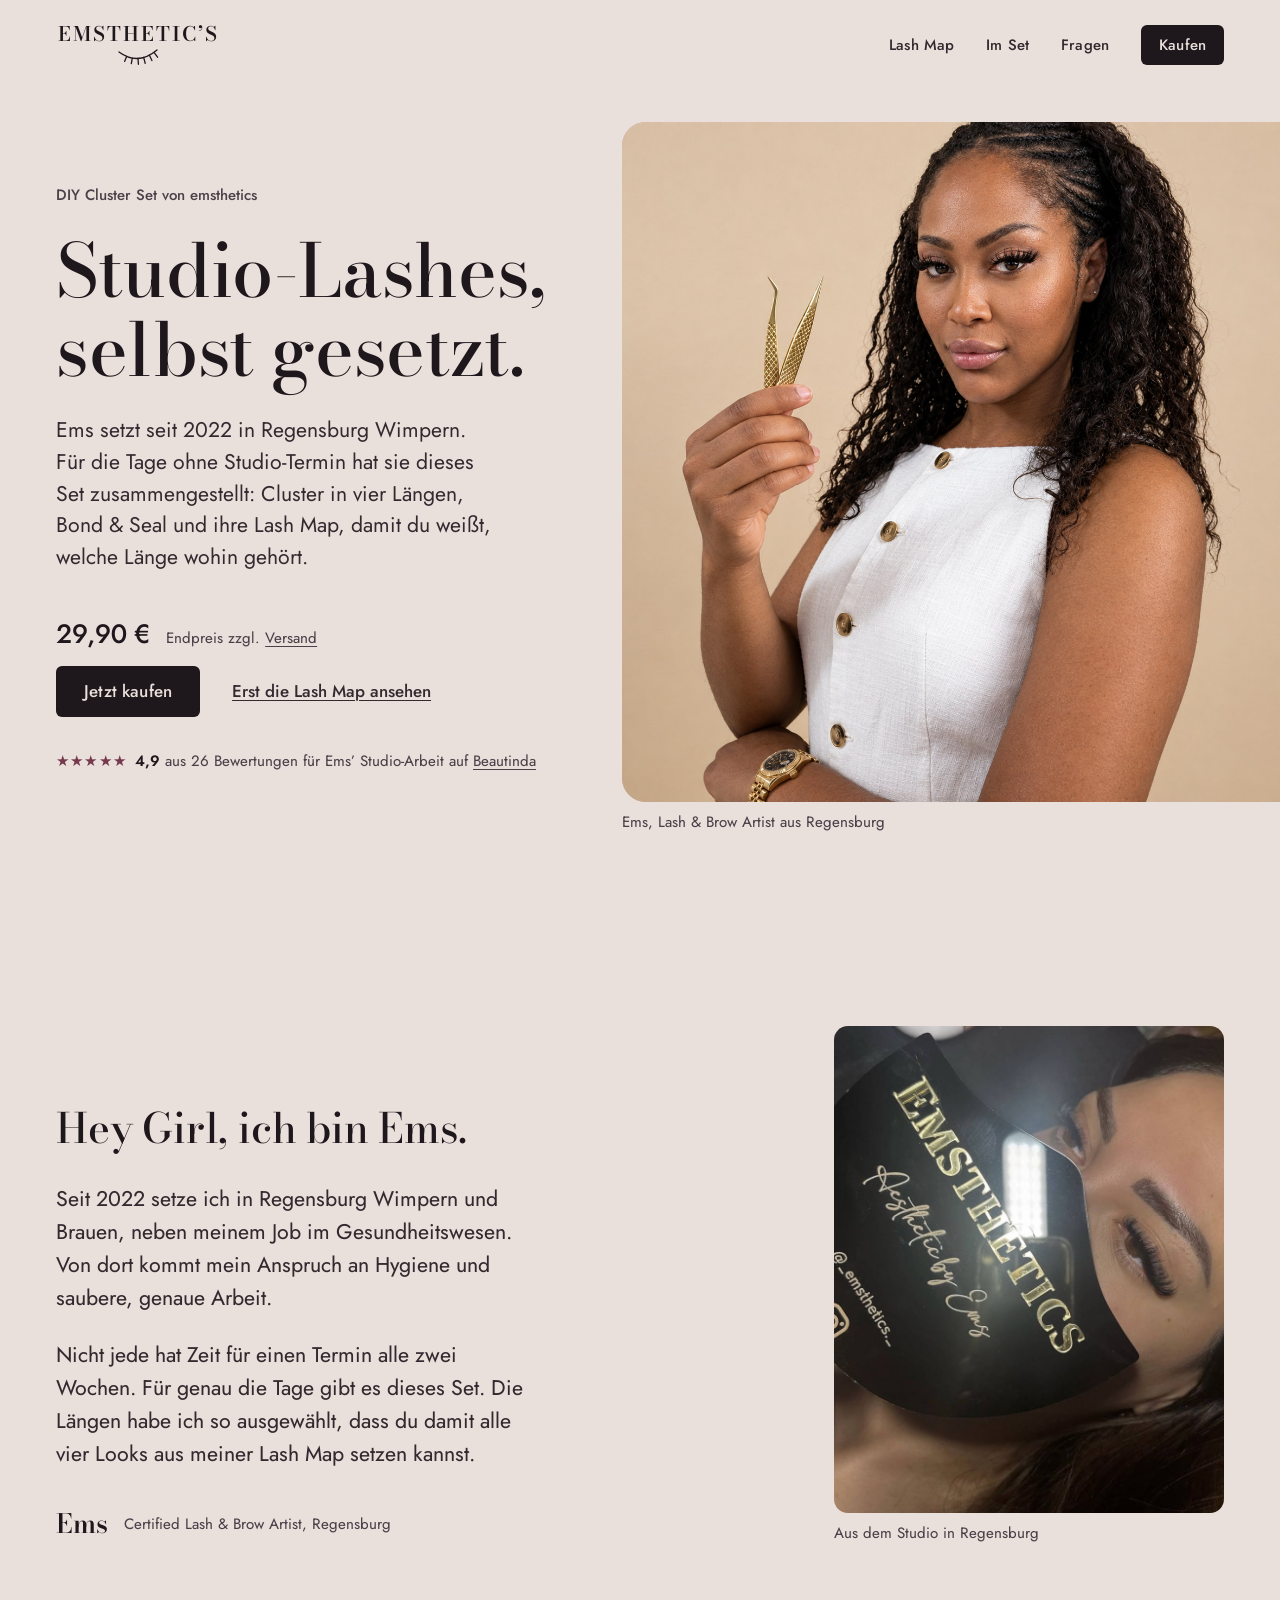
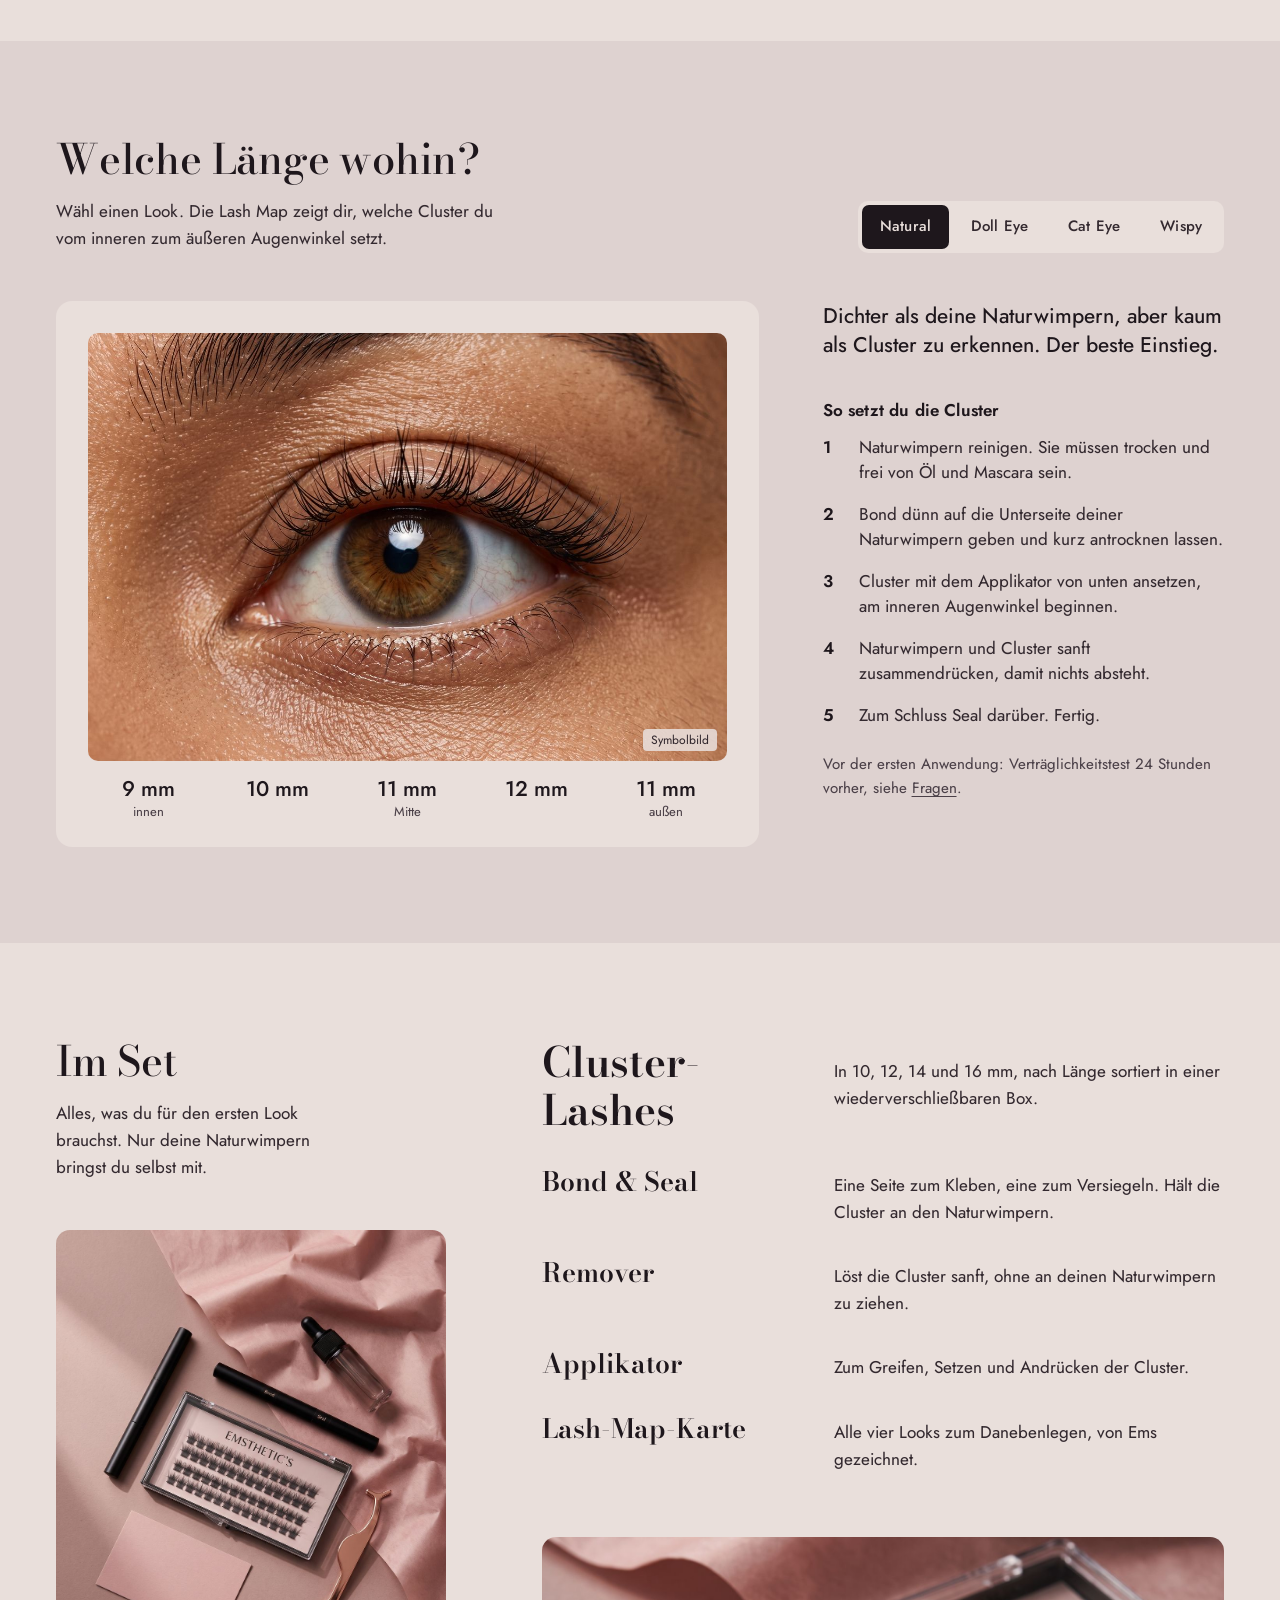
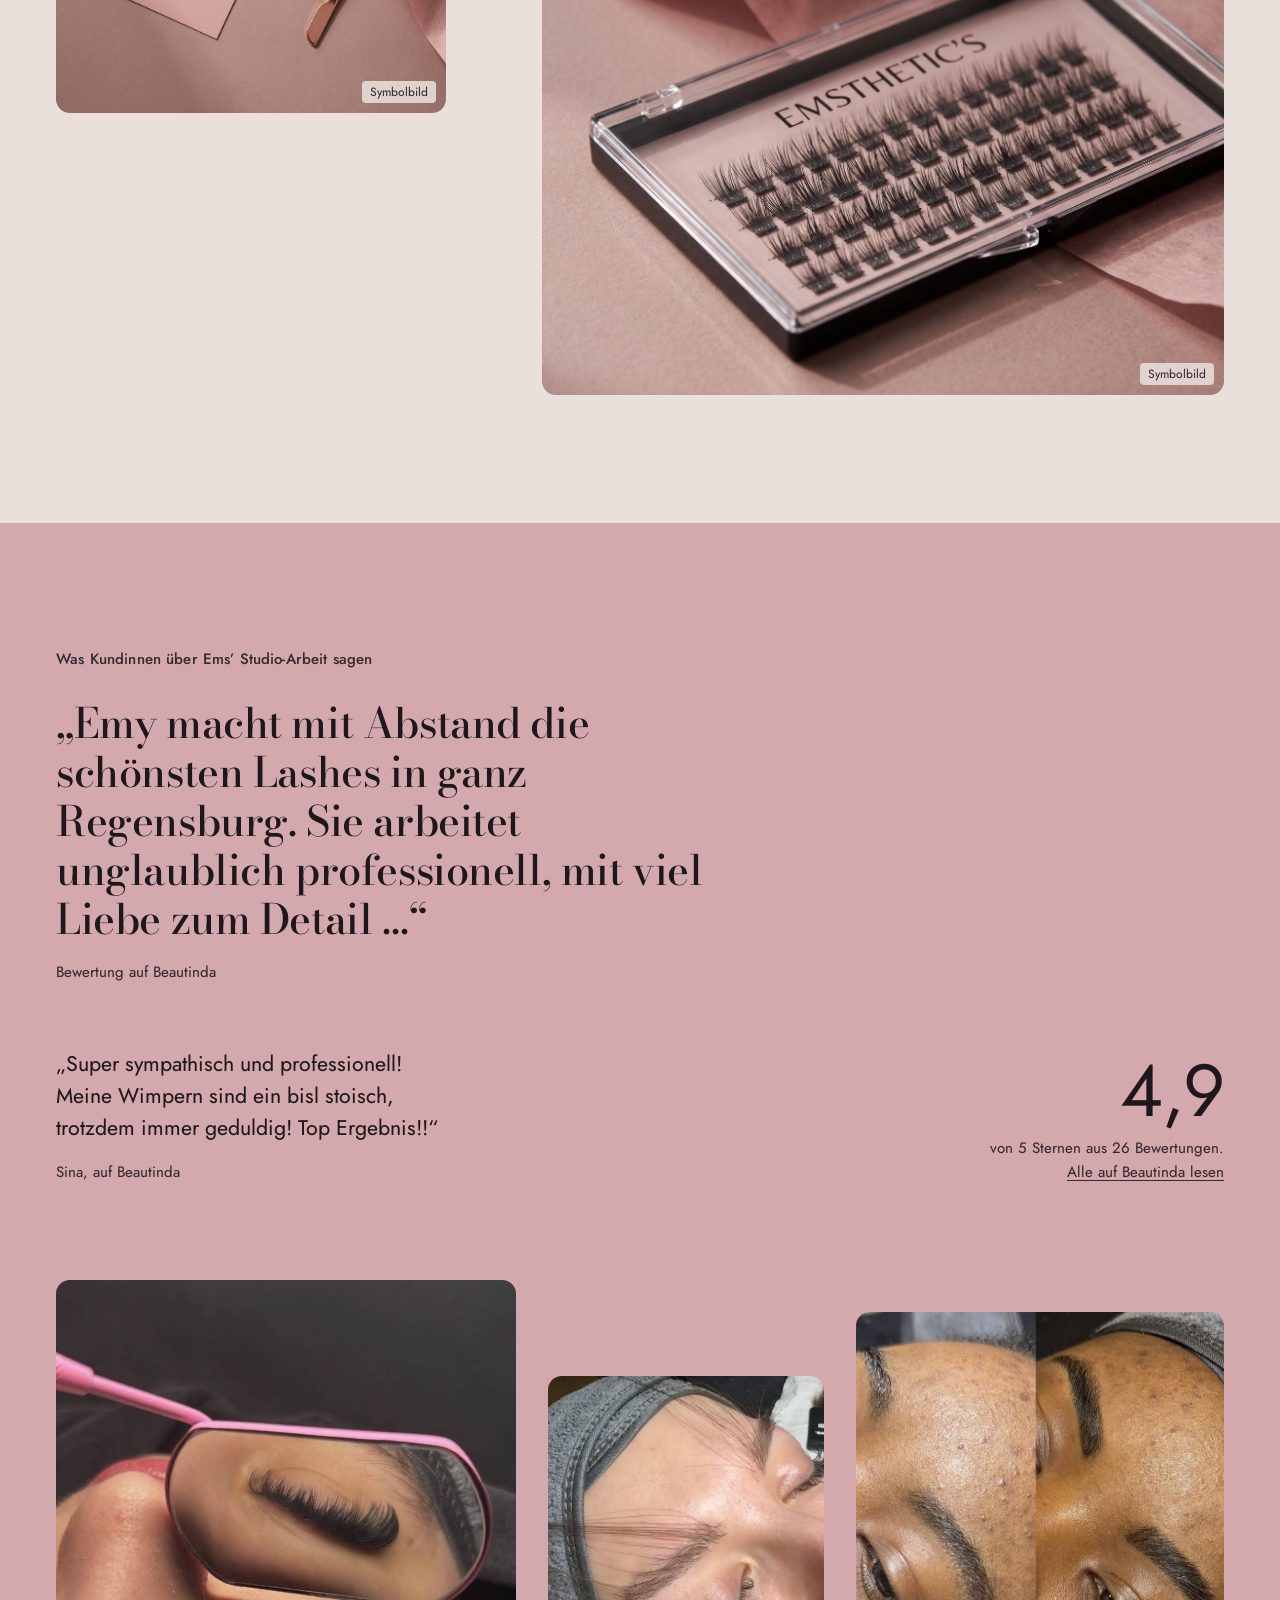
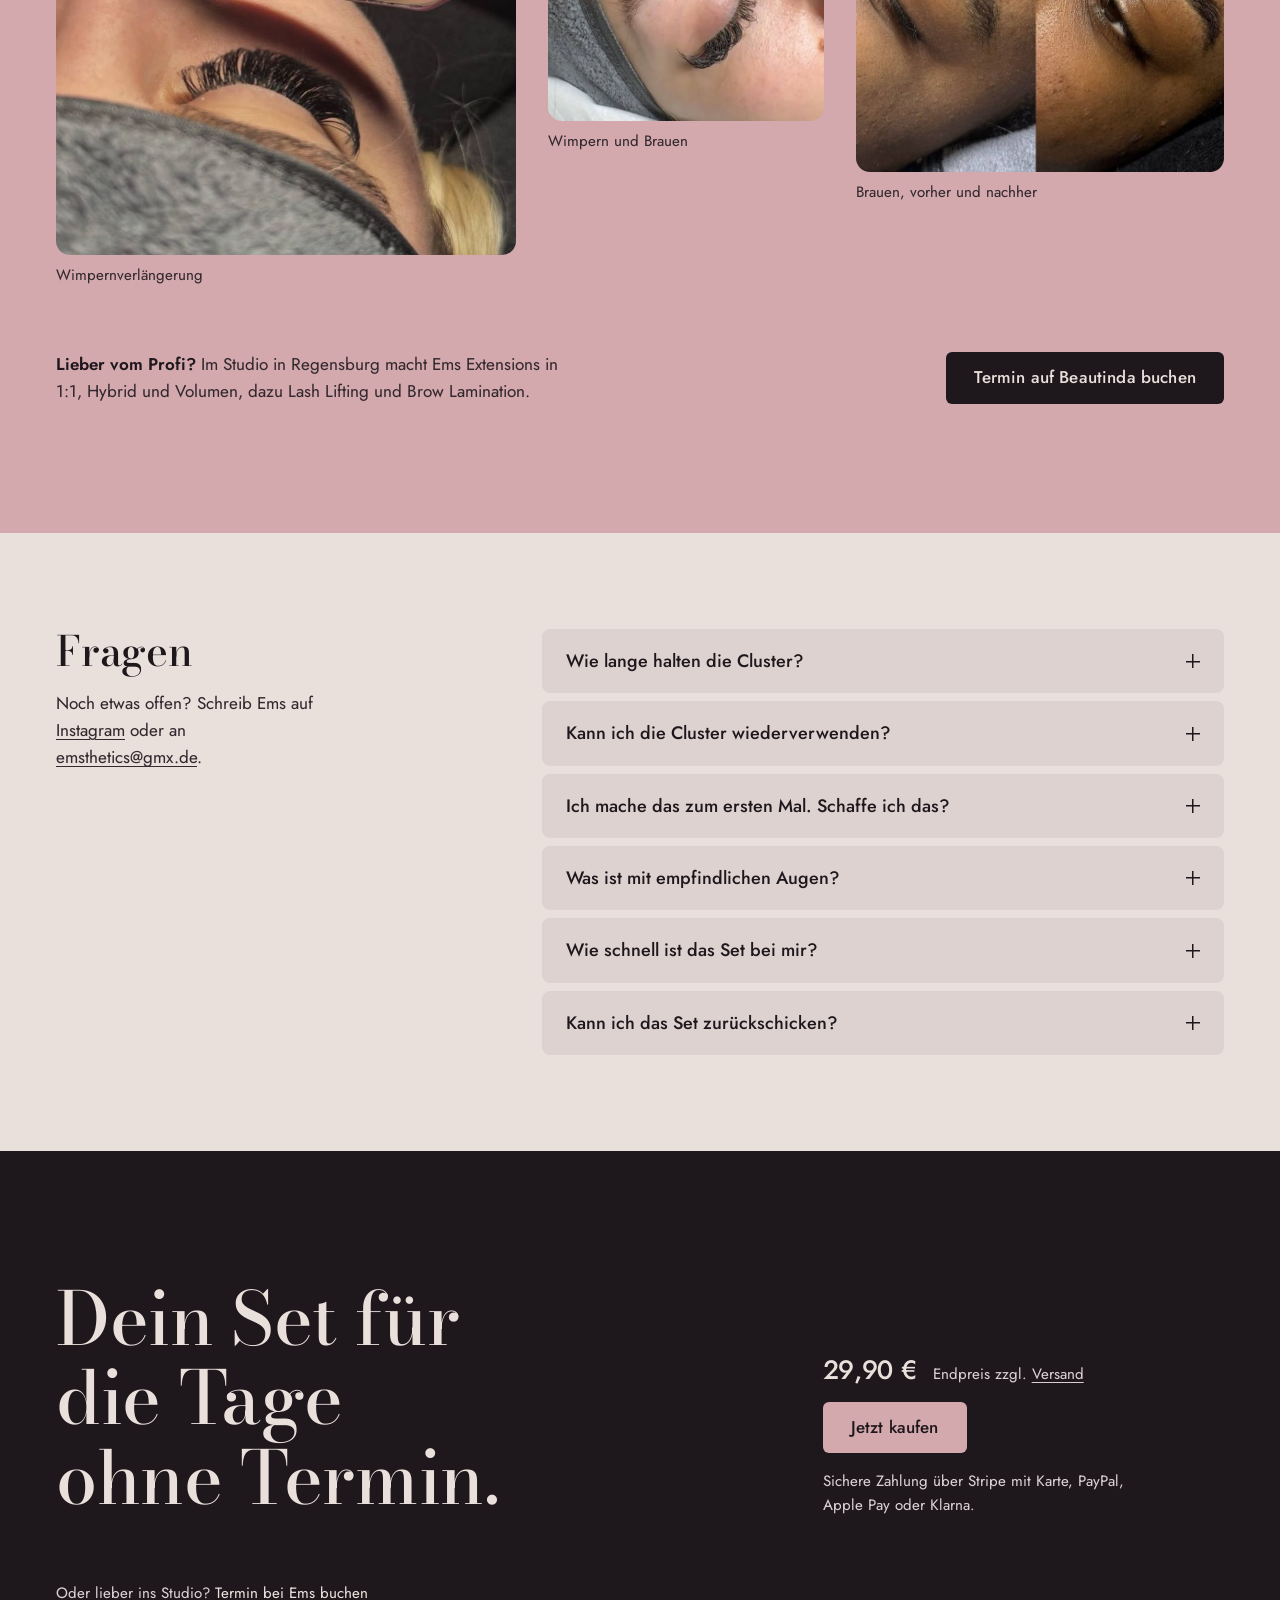
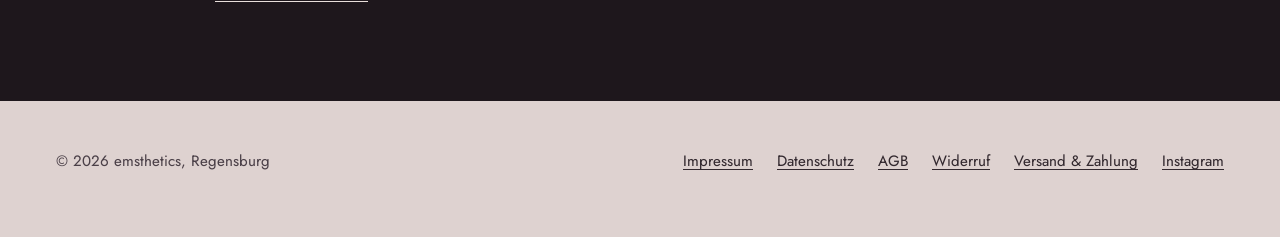
==== index.html @ 7620a422 "Vorschau: emsthetics DIY Cluster Set (statische Seite) Co-Authored-By: Claude Opus 5.5 (1M context) " ====
<!doctype html>
<html lang="de">
<head>
  <meta charset="utf-8">
  <meta name="viewport" content="width=device-width, initial-scale=1">
  <!-- VORSCHAU: noindex vor dem Livegang entfernen -->
  <meta name="robots" content="noindex, nofollow">
  <title>DIY Cluster Set von emsthetics | Studio-Lashes für zuhause</title>
  <meta name="description" content="Cluster-Lashes zum Selbstsetzen, zusammengestellt von Ems, Lash & Brow Artistin aus Regensburg. Mit Bond & Seal, Remover und Lash Map für vier Looks.">
  <meta name="theme-color" content="#e9dfdb">
  <meta property="og:title" content="DIY Cluster Set von emsthetics">
  <meta property="og:description" content="Studio-Lashes, selbst gesetzt. Zusammengestellt von Ems aus Regensburg.">
  <meta property="og:type" content="website">
  <link rel="icon" href="assets/img/favicon.svg" type="image/svg+xml">
  <link rel="preload" href="assets/img/ems.jpg" as="image" fetchpriority="high">
  <link rel="preload" href="assets/fonts/bodoni-moda-latin.woff2" as="font" type="font/woff2" crossorigin>
  <link rel="preload" href="assets/fonts/jost-latin.woff2" as="font" type="font/woff2" crossorigin>
  <link rel="stylesheet" href="assets/css/style.css">
</head>
<body>
  <a class="skip" href="#inhalt">Zum Inhalt</a>

  <header class="site-header">
    <div class="wrap">
      <a class="brand" href="./" aria-label="emsthetics Startseite">
        <span class="brand__word">EMSTHETIC’S</span>
        <svg class="brand__eye" viewBox="0 0 44 20" fill="none" stroke="currentColor" stroke-width="1.3" stroke-linecap="round" aria-hidden="true">
          <path d="M3 6Q22 20 41 4"/>
          <path d="M10.6 10.4 8.6 15.4M16.3 12.1l-1 5.5M22 12.5l.4 5.8M27.7 11.5l1.5 5.8M33.4 9.2l2.5 5.4M38 6.4l3.6 4.8"/>
        </svg>
      </a>
      <nav class="nav" aria-label="Hauptnavigation">
        <a href="#lash-map">Lash Map</a>
        <a href="#set">Im Set</a>
        <a href="#fragen">Fragen</a>
        <a class="btn btn--sm" href="#kaufen" data-checkout>Kaufen</a>
      </nav>
    </div>
  </header>

  <main id="inhalt">

    <!-- HERO -->
    <section class="hero" aria-labelledby="hero-title">
      <div class="wrap hero__grid">
        <div>
          <p class="hero__kicker">DIY Cluster Set von emsthetics</p>
          <h1 id="hero-title">Studio-Lashes, selbst gesetzt.</h1>
          <p class="hero__lede">Ems setzt seit 2022 in Regensburg Wimpern. Für die Tage ohne Studio-Termin hat sie dieses Set zusammengestellt: Cluster in vier Längen, Bond &amp; Seal und ihre Lash Map, damit du weißt, welche Länge wohin gehört.</p>

          <div class="buy" id="hero-buy">
            <p class="price">
              <!-- PLATZHALTER: Preis + Hinweis anpassen -->
              <span class="price__amount" data-price>29,90&nbsp;€</span>
              <span class="price__note">Endpreis zzgl. <a href="versand.html">Versand</a></span>
            </p>
            <div class="buy__actions">
              <a class="btn" href="#kaufen" data-checkout>Jetzt kaufen</a>
              <a class="link-quiet" href="#lash-map">Erst die Lash Map ansehen</a>
            </div>
          </div>

          <p class="trust">
            <span class="stars" aria-hidden="true">★★★★★</span>
            <span><strong>4,9</strong> aus 26 Bewertungen für Ems’ Studio-Arbeit auf <a href="https://beautinda.de/artist/fUSm0AsC8kNRrEc2CpgLHMmDyXz2" rel="noopener">Beautinda</a></span>
          </p>
        </div>

        <figure class="hero__media">
          <img src="assets/img/ems.jpg" width="1254" height="1254" fetchpriority="high" decoding="async" alt="Ems, Lash &amp; Brow Artistin aus Regensburg, mit ihrer Wimpern-Pinzette">
          <figcaption class="hero__caption">Ems, Lash &amp; Brow Artist aus Regensburg</figcaption>
        </figure>
      </div>
    </section>

    <!-- VON EMS -->
    <section class="letter" aria-labelledby="ems-title">
      <div class="wrap letter__grid">
        <div>
          <h2 id="ems-title">Hey Girl, ich bin Ems.</h2>
          <div class="letter__body">
            <!-- PLATZHALTER: Text mit Ems abstimmen -->
            <p>Seit 2022 setze ich in Regensburg Wimpern und Brauen, neben meinem Job im Gesundheitswesen. Von dort kommt mein Anspruch an Hygiene und saubere, genaue Arbeit.</p>
            <p>Nicht jede hat Zeit für einen Termin alle zwei Wochen. Für genau die Tage gibt es dieses Set. Die Längen habe ich so ausgewählt, dass du damit alle vier Looks aus meiner Lash Map setzen kannst.</p>
          </div>
          <div class="letter__sign">
            <span class="letter__sign-name">Ems</span>
            <span class="letter__sign-meta">Certified Lash &amp; Brow Artist, Regensburg</span>
          </div>
        </div>

        <figure class="letter__figure">
          <img src="assets/img/studio-marke.jpg" width="800" height="1000" loading="lazy" decoding="async" alt="Kundin nach der Behandlung mit dem Schild „EMSTHETICS, Aesthetic by Ems“">
          <figcaption>Aus dem Studio in Regensburg</figcaption>
        </figure>
      </div>
    </section>

    <!-- LASH MAP -->
    <section class="map" id="lash-map" aria-labelledby="map-title">
      <div class="wrap">
        <div class="map__head">
          <div>
            <h2 id="map-title">Welche Länge wohin?</h2>
            <p>Wähl einen Look. Die Lash Map zeigt dir, welche Cluster du vom inneren zum äußeren Augenwinkel setzt.</p>
          </div>
          <div class="looks" role="tablist" aria-label="Look auswählen">
            <button type="button" role="tab" aria-selected="true" aria-controls="map-panel" data-look="natural">Natural</button>
            <button type="button" role="tab" aria-selected="false" aria-controls="map-panel" data-look="doll">Doll Eye</button>
            <button type="button" role="tab" aria-selected="false" aria-controls="map-panel" data-look="cat">Cat Eye</button>
            <button type="button" role="tab" aria-selected="false" aria-controls="map-panel" data-look="wispy">Wispy</button>
          </div>
        </div>

        <div class="map__grid" id="map-panel" role="tabpanel" aria-labelledby="map-title">
          <div class="map__stage">
            <!-- KI-Symbolbilder (Gemini), vor Livegang durch echte Fotos ersetzen -->
            <figure class="look-photo">
              <img id="look-img" src="assets/img/lash-natural.jpg" width="1200" height="805" loading="lazy" decoding="async" alt="Auge mit Cluster-Lashes im Look Natural">
              <figcaption class="ki-label">Symbolbild</figcaption>
            </figure>
            <ol class="zones" id="zones" aria-label="Längen von innen nach außen">
              <li><span class="mm">9 mm</span><span class="where">innen</span></li>
              <li><span class="mm">10 mm</span><span class="where">&nbsp;</span></li>
              <li><span class="mm">11 mm</span><span class="where">Mitte</span></li>
              <li><span class="mm">12 mm</span><span class="where">&nbsp;</span></li>
              <li><span class="mm">11 mm</span><span class="where">außen</span></li>
            </ol>
          </div>

          <div>
            <p class="look-text" id="look-text" aria-live="polite">Dichter als deine Naturwimpern, aber kaum als Cluster zu erkennen. Der beste Einstieg.</p>

            <div class="steps">
              <h3>So setzt du die Cluster</h3>
              <ol>
                <li>Naturwimpern reinigen. Sie müssen trocken und frei von Öl und Mascara sein.</li>
                <li>Bond dünn auf die Unterseite deiner Naturwimpern geben und kurz antrocknen lassen.</li>
                <li>Cluster mit dem Applikator von unten ansetzen, am inneren Augenwinkel beginnen.</li>
                <li>Naturwimpern und Cluster sanft zusammendrücken, damit nichts absteht.</li>
                <li>Zum Schluss Seal darüber. Fertig.</li>
              </ol>
              <p class="steps__hint">Vor der ersten Anwendung: Verträglichkeitstest 24 Stunden vorher, siehe <a href="#fragen">Fragen</a>.</p>
            </div>
          </div>
        </div>
      </div>
    </section>

    <!-- IM SET -->
    <section class="set" id="set" aria-labelledby="set-title">
      <div class="wrap set__grid">
        <div class="set__intro">
          <h2 id="set-title">Im Set</h2>
          <p>Alles, was du für den ersten Look brauchst. Nur deine Naturwimpern bringst du selbst mit.</p>
          <!-- KI-Symbolbild (Gemini), vor Livegang durch ein echtes Produktfoto ersetzen -->
          <figure class="set__photo">
            <img src="assets/img/set-flatlay.jpg" width="1000" height="1241" loading="lazy" decoding="async" alt="Das DIY Cluster Set: Box mit Clustern, Bond &amp; Seal, Remover, Applikator und Karte">
            <figcaption class="ki-label">Symbolbild</figcaption>
          </figure>
        </div>
        <div>
        <!-- PLATZHALTER: Inhalt an das echte Set anpassen -->
        <dl class="contents">
          <div>
            <dt>Cluster-Lashes</dt>
            <dd>In 10, 12, 14 und 16 mm, nach Länge sortiert in einer wiederverschließbaren Box.</dd>
          </div>
          <div>
            <dt>Bond &amp; Seal</dt>
            <dd>Eine Seite zum Kleben, eine zum Versiegeln. Hält die Cluster an den Naturwimpern.</dd>
          </div>
          <div>
            <dt>Remover</dt>
            <dd>Löst die Cluster sanft, ohne an deinen Naturwimpern zu ziehen.</dd>
          </div>
          <div>
            <dt>Applikator</dt>
            <dd>Zum Greifen, Setzen und Andrücken der Cluster.</dd>
          </div>
          <div>
            <dt>Lash-Map-Karte</dt>
            <dd>Alle vier Looks zum Danebenlegen, von Ems gezeichnet.</dd>
          </div>
        </dl>
        <figure class="set__macro">
          <img src="assets/img/set-box-makro.jpg" width="1400" height="939" loading="lazy" decoding="async" alt="Nahaufnahme der Box mit Cluster-Lashes in Reihen">
          <figcaption class="ki-label">Symbolbild</figcaption>
        </figure>
        </div>
      </div>
    </section>

    <!-- STIMMEN -->
    <section class="voices" aria-labelledby="voices-title">
      <div class="wrap">
        <h2 class="voices__label" id="voices-title">Was Kundinnen über Ems’ Studio-Arbeit sagen</h2>
        <blockquote class="voices__main">
          <p>„Emy macht mit Abstand die schönsten Lashes in ganz Regensburg. Sie arbeitet unglaublich professionell, mit viel Liebe zum Detail …“</p>
          <footer>Bewertung auf Beautinda</footer>
        </blockquote>

        <div class="voices__row">
          <blockquote class="voices__second">
            <p>„Super sympathisch und professionell! Meine Wimpern sind ein bisl stoisch, trotzdem immer geduldig! Top Ergebnis!!“</p>
            <footer>Sina, auf Beautinda</footer>
          </blockquote>
          <div class="rating">
            <div class="rating__num">4,9</div>
            <p>von 5 Sternen aus 26 Bewertungen.<br><a href="https://beautinda.de/artist/fUSm0AsC8kNRrEc2CpgLHMmDyXz2" rel="noopener">Alle auf Beautinda lesen</a></p>
          </div>
        </div>

        <!-- Fotos aus Ems' Beautinda-Galerie (Studio-Arbeit, nicht das Set) -->
        <div class="gallery" role="list" aria-label="Ergebnisse aus Ems’ Studio">
          <figure role="listitem">
            <img src="assets/img/studio-extensions.jpg" width="800" height="1000" loading="lazy" decoding="async" alt="Wimpernverlängerung, Ergebnis im Handspiegel">
            <figcaption>Wimpernverlängerung</figcaption>
          </figure>
          <figure role="listitem">
            <img src="assets/img/studio-wimpern-brauen.jpg" width="800" height="1000" loading="lazy" decoding="async" alt="Wimpernverlängerung und gestylte Brauen">
            <figcaption>Wimpern und Brauen</figcaption>
          </figure>
          <figure role="listitem">
            <img src="assets/img/studio-brauen-vorher-nachher.jpg" width="800" height="1000" loading="lazy" decoding="async" alt="Brauen vorher und nachher">
            <figcaption>Brauen, vorher und nachher</figcaption>
          </figure>
        </div>

        <div class="studio-cta">
          <p><strong>Lieber vom Profi?</strong> Im Studio in Regensburg macht Ems Extensions in 1:1, Hybrid und Volumen, dazu Lash Lifting und Brow Lamination.</p>
          <a class="btn" href="https://beautinda.de/artist/fUSm0AsC8kNRrEc2CpgLHMmDyXz2" rel="noopener">Termin auf Beautinda buchen</a>
        </div>
      </div>
    </section>

    <!-- FRAGEN -->
    <section class="faq" id="fragen" aria-labelledby="faq-title">
      <div class="wrap faq__grid">
        <div>
          <h2 id="faq-title">Fragen</h2>
          <p class="faq__aside">Noch etwas offen? Schreib Ems auf <a href="https://www.instagram.com/_emsthetics._/" rel="noopener">Instagram</a> oder an <a href="mailto:emsthetics@gmx.de">emsthetics@gmx.de</a>.</p>
        </div>
        <!-- PLATZHALTER: Antworten mit Ems pruefen (Haltbarkeit, Versandzeit, Rueckgabe) -->
        <div class="faq__list">
          <details>
            <summary>Wie lange halten die Cluster?</summary>
            <div><p>Mit Bond und Seal in der Regel mehrere Tage. Wie lange genau, hängt von deinen Naturwimpern ab und davon, wie viel Öl an die Augen kommt, zum Beispiel durch Make-up-Entferner oder Gesichtscreme.</p></div>
          </details>
          <details>
            <summary>Kann ich die Cluster wiederverwenden?</summary>
            <div><p>Ja, wenn du sie mit dem Remover vorsichtig löst und die Bond-Reste entfernst. Danach legst du sie zurück in die Box.</p></div>
          </details>
          <details>
            <summary>Ich mache das zum ersten Mal. Schaffe ich das?</summary>
            <div><p>Ja. Fang mit dem Natural-Look und den kürzeren Clustern an. Beim ersten Mal brauchst du länger, nach ein paar Runden sitzt der Ablauf.</p></div>
          </details>
          <details>
            <summary>Was ist mit empfindlichen Augen?</summary>
            <div><p>Mach 24 Stunden vor der ersten Anwendung einen Verträglichkeitstest: etwas Bond auf die Haut hinter dem Ohr oder in die Armbeuge. Bei Rötung, Brennen oder Jucken das Set nicht verwenden. Bei Augenerkrankungen oder nach einer Augen-OP vorher ärztlich abklären.</p></div>
          </details>
          <details>
            <summary>Wie schnell ist das Set bei mir?</summary>
            <div><p>Ems verschickt innerhalb von 1 bis 2 Werktagen. Versandkosten und Versandart findest du unter <a href="versand.html">Versand &amp; Zahlung</a>.</p></div>
          </details>
          <details>
            <summary>Kann ich das Set zurückschicken?</summary>
            <div><p>Ungeöffnet und versiegelt innerhalb von 14 Tagen. Aus hygienischen Gründen ist die Rückgabe ausgeschlossen, sobald die Versiegelung geöffnet wurde. Alle Details stehen in der <a href="widerruf.html">Widerrufsbelehrung</a>.</p></div>
          </details>
        </div>
      </div>
    </section>

    <!-- KAUFEN -->
    <section class="cta" id="kaufen" aria-labelledby="cta-title">
      <div class="wrap">
        <div class="cta__grid">
          <h2 id="cta-title">Dein Set für die Tage ohne Termin.</h2>
          <div class="cta__buy">
            <p class="price">
              <span class="price__amount" data-price>29,90&nbsp;€</span>
              <span class="price__note">Endpreis zzgl. <a href="versand.html" style="color:inherit">Versand</a></span>
            </p>
            <a class="btn btn--blush" href="#kaufen" data-checkout>Jetzt kaufen</a>
            <!-- PLATZHALTER: nur Zahlarten nennen, die in Stripe aktiv sind -->
            <p class="cta__pay">Sichere Zahlung über Stripe mit Karte, PayPal, Apple Pay oder Klarna.</p>
          </div>
        </div>
        <p class="cta__alt">Oder lieber ins Studio? <a href="https://beautinda.de/artist/fUSm0AsC8kNRrEc2CpgLHMmDyXz2" rel="noopener">Termin bei Ems buchen</a></p>
      </div>
    </section>
  </main>

  <footer class="site-footer">
    <div class="wrap">
      <p>© <span data-year>2026</span> emsthetics, Regensburg</p>
      <nav aria-label="Rechtliches">
        <a href="impressum.html">Impressum</a>
        <a href="datenschutz.html">Datenschutz</a>
        <a href="agb.html">AGB</a>
        <a href="widerruf.html">Widerruf</a>
        <a href="versand.html">Versand &amp; Zahlung</a>
        <a href="https://www.instagram.com/_emsthetics._/" rel="noopener">Instagram</a>
      </nav>
    </div>
  </footer>

  <div class="buybar" id="buybar" aria-hidden="true">
    <span class="buybar__label"><span>DIY Cluster Set</span><strong data-price>29,90&nbsp;€</strong></span>
    <a class="btn btn--blush btn--sm" href="#kaufen" data-checkout tabindex="-1">Kaufen</a>
  </div>

  <script src="assets/js/main.js" defer></script>
</body>
</html>
---- assets/css/style.css ----
/* emsthetics DIY Cluster Set
   Marke: Creme / Tinte / Puderrosa, Serifen-Wortmarke (aus dem Instagram-Logo abgeleitet).
   Regeln: 60/30/10, 8pt-Grid, randlose Flächen, keine Verläufe, kein reines Weiß/Schwarz. */

@font-face {
  font-family: "Bodoni Moda";
  font-style: normal;
  font-weight: 400 700;
  font-display: swap;
  src: url("../fonts/bodoni-moda-latin.woff2") format("woff2");
}
@font-face {
  font-family: "Jost";
  font-style: normal;
  font-weight: 300 600;
  font-display: swap;
  src: url("../fonts/jost-latin.woff2") format("woff2");
}

:root {
  color-scheme: light;

  /* 60 % */
  --cream: #e9dfdb;
  --cream-2: #ded2d0;
  --cream-3: #d2c4c4;
  /* 30 % */
  --ink: #1e171c;
  --ink-2: #33292f;
  --ink-soft: #4b4048;
  /* 10 % */
  --blush: #d3a9ad;
  --blush-2: #c79aa0;
  --rose: #74394c; /* nur fuer kleine Markierungen und Fokus */

  --serif: "Bodoni Moda", "Didot", "Bodoni 72", Georgia, serif;
  --sans: "Jost", "Futura", "Avenir Next", "Segoe UI", sans-serif;

  /* Skala x1.25, Basis 17px */
  --t-sm: 0.9375rem;
  --t-base: 1.0625rem;
  --t-md: 1.328rem;
  --t-lg: 1.66rem;
  --t-xl: clamp(1.9rem, 1.4rem + 1.8vw, 2.6rem);
  --t-2xl: clamp(2.6rem, 1.6rem + 4vw, 4.6rem);

  /* 8pt */
  --s-1: 8px;
  --s-2: 16px;
  --s-3: 24px;
  --s-4: 32px;
  --s-6: 48px;
  --s-8: 64px;
  --s-12: 96px;
  --s-16: 128px;

  --gutter: max(16px, min(5vw, 56px));
  --max: 1200px;
  --radius: 8px;
  --ease: cubic-bezier(0.22, 1, 0.36, 1);
}

*,
*::before,
*::after {
  box-sizing: border-box;
}

html {
  -webkit-text-size-adjust: 100%;
  scroll-behavior: smooth;
}
@media (prefers-reduced-motion: reduce) {
  html {
    scroll-behavior: auto;
  }
}

body {
  margin: 0;
  background: var(--cream);
  color: var(--ink);
  font-family: var(--sans);
  font-size: var(--t-base);
  font-weight: 420;
  line-height: 1.6;
  text-rendering: optimizeLegibility;
  -webkit-font-smoothing: antialiased;
}

img,
svg {
  display: block;
  max-width: 100%;
}

h1,
h2,
h3 {
  font-family: var(--serif);
  font-weight: 500;
  line-height: 1.08;
  letter-spacing: -0.005em;
  margin: 0;
  font-variation-settings: "opsz" 18;
  text-wrap: balance;
}

p {
  margin: 0;
  text-wrap: pretty;
}

a {
  color: inherit;
  text-underline-offset: 0.2em;
  text-decoration-thickness: 1px;
}

:focus-visible {
  outline: 3px solid var(--rose);
  outline-offset: 3px;
  border-radius: 4px;
}

.wrap {
  width: 100%;
  max-width: calc(var(--max) + 2 * var(--gutter));
  margin-inline: auto;
  padding-inline: var(--gutter);
}

.skip {
  position: absolute;
  left: var(--s-2);
  top: -100px;
  background: var(--ink);
  color: var(--cream);
  padding: var(--s-1) var(--s-2);
  z-index: 100;
}
.skip:focus {
  top: var(--s-2);
}

/* ---------- Wortmarke ---------- */

.brand {
  display: inline-flex;
  flex-direction: column;
  align-items: center;
  gap: 2px;
  text-decoration: none;
  color: var(--ink);
}
.brand__word {
  font-family: var(--serif);
  font-weight: 600;
  font-variation-settings: "opsz" 11;
  font-size: 1.25rem;
  letter-spacing: 0.1em;
  line-height: 1;
  padding-left: 0.1em; /* gleicht Sperrung aus */
}
.brand__eye {
  width: 44px;
  height: auto;
  color: var(--ink);
}

/* ---------- Header ---------- */

.site-header {
  padding-block: var(--s-3);
}
.site-header .wrap {
  display: flex;
  align-items: center;
  justify-content: space-between;
  gap: var(--s-3);
}
.nav {
  display: flex;
  align-items: center;
  gap: var(--s-4);
}
.nav a:not(.btn) {
  text-decoration: none;
  color: var(--ink-2);
  font-size: var(--t-sm);
  font-weight: 500;
  letter-spacing: 0.01em;
}
.nav a:not(.btn):hover {
  color: var(--ink);
  text-decoration: underline;
}
@media (max-width: 760px) {
  .nav a:not(.btn) {
    display: none;
  }
}

/* ---------- Buttons ---------- */

.btn {
  display: inline-flex;
  align-items: center;
  justify-content: center;
  gap: var(--s-1);
  min-height: 48px;
  padding: 12px 28px;
  border: 0;
  border-radius: 6px;
  background: var(--ink);
  color: var(--cream);
  font-family: var(--sans);
  font-size: var(--t-base);
  font-weight: 500;
  letter-spacing: 0.01em;
  text-decoration: none;
  cursor: pointer;
  transition: background-color 0.2s var(--ease), transform 0.2s var(--ease);
}
.btn:hover {
  background: var(--ink-2);
  transform: translateY(-1px);
}
.btn:active {
  transform: translateY(0);
}
.btn--sm {
  min-height: 40px;
  padding: 8px 18px;
  font-size: var(--t-sm);
}
.btn--blush {
  background: var(--blush);
  color: var(--ink);
}
.btn--blush:hover {
  background: var(--blush-2);
}

.link-quiet {
  color: var(--ink-2);
  font-weight: 500;
}
.link-quiet:hover {
  color: var(--ink);
}

/* ---------- Hero ---------- */

.hero {
  padding-top: var(--s-4);
  padding-bottom: var(--s-12);
  overflow-x: clip;
}
.hero__grid {
  display: grid;
  grid-template-columns: minmax(0, 5fr) minmax(0, 6fr);
  gap: var(--s-8);
  align-items: center;
}
.hero__kicker {
  font-size: var(--t-sm);
  font-weight: 500;
  color: var(--ink-soft);
  margin-bottom: var(--s-3);
}
.hero h1 {
  font-size: var(--t-2xl);
  max-width: 11ch;
}
.hero__lede {
  margin-top: var(--s-3);
  font-size: var(--t-md);
  line-height: 1.5;
  color: var(--ink-2);
  max-width: 34ch;
  font-weight: 400;
}

.buy {
  margin-top: var(--s-6);
  display: grid;
  gap: var(--s-2);
  justify-items: start;
}
.price {
  display: flex;
  align-items: baseline;
  flex-wrap: wrap;
  gap: var(--s-1) var(--s-2);
}
.price__amount {
  font-family: var(--sans);
  font-size: var(--t-lg);
  font-weight: 500;
  line-height: 1;
  letter-spacing: -0.01em;
  font-variant-numeric: lining-nums tabular-nums;
}
.price__note {
  font-size: var(--t-sm);
  color: var(--ink-soft);
  max-width: 30ch;
  line-height: 1.45;
}
.buy__actions {
  display: flex;
  align-items: center;
  flex-wrap: wrap;
  gap: var(--s-2) var(--s-4);
}

.trust {
  margin-top: var(--s-4);
  display: flex;
  align-items: center;
  gap: var(--s-1);
  font-size: var(--t-sm);
  color: var(--ink-soft);
}
.trust strong {
  color: var(--ink);
  font-weight: 600;
}
.stars {
  color: var(--rose);
  letter-spacing: 0.08em;
}

.hero__media {
  position: relative;
  margin: 0 calc(-1 * var(--gutter)) 0 0;
}
.hero__media img {
  width: 100%;
  height: min(78vh, 680px);
  min-height: 520px;
  object-fit: cover;
  object-position: 45% 35%;
  border-radius: 24px 0 0 24px;
  background: var(--blush);
}
.hero__caption {
  margin-top: var(--s-1);
  font-size: var(--t-sm);
  color: var(--ink-soft);
}

@media (min-width: 1312px) {
  /* Bild blutet bis an den Rand, Wrap bleibt fuer den Text */
  .hero__media {
    margin-right: calc((100vw - var(--max)) / -2);
  }
}

@media (max-width: 900px) {
  .hero {
    padding-top: 0;
  }
  .hero__grid {
    grid-template-columns: minmax(0, 1fr);
    gap: var(--s-4);
  }
  .hero__media {
    margin-left: calc(-1 * var(--gutter));
    order: -1;
  }
  .hero__media img {
    height: auto;
    min-height: 0;
    aspect-ratio: 4 / 5;
    max-height: 58vh;
    object-position: 50% 30%;
    border-radius: 0;
  }
  .hero__caption {
    padding-inline: var(--gutter);
  }

}

/* ---------- Von Ems ---------- */

.letter {
  padding-top: var(--s-12);
  padding-bottom: var(--s-12);
}
.letter__grid {
  display: grid;
  grid-template-columns: minmax(0, 7fr) minmax(0, 4fr);
  gap: var(--s-12);
  align-items: end;
}
.letter h2 {
  font-size: var(--t-xl);
  margin-bottom: var(--s-4);
}
.letter__body {
  display: grid;
  gap: var(--s-3);
  font-size: var(--t-md);
  line-height: 1.55;
  color: var(--ink-2);
  max-width: 36ch;
}
.letter__sign {
  margin-top: var(--s-4);
  display: flex;
  align-items: center;
  gap: var(--s-2);
}
.letter__sign-name {
  font-family: var(--serif);
  font-variation-settings: "opsz" 18;
  font-size: var(--t-lg);
  font-weight: 600;
}
.letter__sign-meta {
  font-size: var(--t-sm);
  color: var(--ink-soft);
}

.letter__figure {
  margin: 0;
  align-self: end;
}
.letter__figure img {
  width: 100%;
  height: auto;
  aspect-ratio: 4 / 5;
  object-fit: cover;
  border-radius: 14px;
  background: var(--cream-2);
}
.letter__figure figcaption {
  margin-top: var(--s-1);
  font-size: var(--t-sm);
  color: var(--ink-soft);
}

@media (max-width: 900px) {
  .letter {
    padding-top: var(--s-12);
    padding-bottom: var(--s-8);
  }
  .letter__grid {
    grid-template-columns: minmax(0, 1fr);
    gap: var(--s-6);
  }
  .letter__figure {
    max-width: 300px;
  }
}

/* ---------- Lash Map ---------- */

.map {
  background: var(--cream-2);
  padding-block: var(--s-12);
}
.map__head {
  display: flex;
  justify-content: space-between;
  align-items: end;
  gap: var(--s-4);
  flex-wrap: wrap;
  margin-bottom: var(--s-6);
}
.map__head h2 {
  font-size: var(--t-xl);
}
.map__head p {
  margin-top: var(--s-2);
  color: var(--ink-2);
  max-width: 44ch;
}

.looks {
  display: inline-flex;
  flex-wrap: wrap;
  gap: 4px;
  padding: 4px;
  background: var(--cream);
  border-radius: 10px;
}
.looks button {
  appearance: none;
  border: 0;
  background: transparent;
  color: var(--ink-2);
  font: 500 var(--t-sm) / 1 var(--sans);
  letter-spacing: 0.01em;
  padding: 12px 18px;
  min-height: 44px;
  border-radius: 7px;
  cursor: pointer;
  transition: background-color 0.2s var(--ease), color 0.2s var(--ease);
}
.looks button:hover {
  background: var(--cream-3);
  color: var(--ink);
}
.looks button[aria-selected="true"] {
  background: var(--ink);
  color: var(--cream);
}

.map__grid {
  display: grid;
  grid-template-columns: minmax(0, 7fr) minmax(0, 4fr);
  gap: var(--s-8);
  align-items: start;
}
.map__stage {
  background: var(--cream);
  border-radius: 16px;
  padding: var(--s-4) var(--s-4) var(--s-3);
}
.look-photo {
  position: relative;
  margin: 0;
}
.look-photo img {
  width: 100%;
  height: auto;
  aspect-ratio: 1200 / 805;
  object-fit: cover;
  border-radius: 10px;
  background: var(--cream-2);
  transition: opacity 0.22s var(--ease);
}
.look-photo img.is-fading {
  opacity: 0;
}
/* kleine Kennzeichnung fuer KI-Bilder */
.ki-label {
  position: absolute;
  right: 10px;
  bottom: 10px;
  padding: 2px 8px;
  border-radius: 4px;
  background: rgba(233, 223, 219, 0.88);
  color: var(--ink-2);
  font-size: 0.75rem;
  line-height: 1.5;
}
.set__photo,
.set__macro {
  position: relative;
  margin: var(--s-6) 0 0;
}
.set__macro {
  margin-top: var(--s-8);
}
.set__photo img,
.set__macro img {
  width: 100%;
  height: auto;
  border-radius: 14px;
  background: var(--cream-2);
}
.zones {
  list-style: none;
  margin: var(--s-2) 0 0;
  padding: 0;
  display: grid;
  grid-template-columns: repeat(5, 1fr);
  gap: var(--s-1);
  text-align: center;
}
.zones li {
  display: grid;
  gap: 2px;
}
.zones .mm {
  font-family: var(--sans);
  font-size: var(--t-md);
  font-weight: 500;
  line-height: 1.1;
  font-variant-numeric: lining-nums;
}
.zones .where {
  font-size: 0.8125rem;
  color: var(--ink-soft);
}

.look-text {
  font-family: var(--sans);
  font-size: var(--t-md);
  font-weight: 450;
  line-height: 1.4;
  min-height: 3.2em;
}

.steps {
  margin-top: var(--s-4);
}
.steps h3 {
  font-family: var(--sans);
  font-size: var(--t-base);
  font-weight: 600;
  letter-spacing: 0.01em;
  margin-bottom: var(--s-2);
}
.steps ol {
  margin: 0;
  padding: 0;
  list-style: none;
  counter-reset: step;
  display: grid;
  gap: var(--s-2);
}
.steps li {
  counter-increment: step;
  display: grid;
  grid-template-columns: 28px 1fr;
  gap: var(--s-1);
  color: var(--ink-2);
  line-height: 1.5;
}
.steps li::before {
  content: counter(step);
  font-family: var(--sans);
  font-weight: 600;
  color: var(--ink);
  line-height: 1.5;
}
.steps__hint {
  margin-top: var(--s-3);
  font-size: var(--t-sm);
  color: var(--ink-soft);
}

@media (max-width: 900px) {
  .map {
    padding-block: var(--s-8);
  }
  .map__grid {
    grid-template-columns: minmax(0, 1fr);
    gap: var(--s-4);
  }
  .looks {
    display: grid;
    grid-template-columns: repeat(4, minmax(0, 1fr));
    width: 100%;
  }
  .looks button {
    padding: 12px 6px;
  }
  .map__stage {
    padding: var(--s-1) var(--s-1) var(--s-2);
    margin-inline: calc(-1 * var(--s-1));
  }
  .zones .mm {
    font-size: var(--t-base);
    white-space: nowrap;
  }
  .zones .where {
    font-size: 0.75rem;
  }
}

/* ---------- Im Set ---------- */

.set {
  padding-top: var(--s-12);
  padding-bottom: var(--s-16);
}
.set__grid {
  display: grid;
  grid-template-columns: minmax(0, 4fr) minmax(0, 7fr);
  gap: var(--s-12);
}
.set__intro h2 {
  font-size: var(--t-xl);
}
.set__intro p {
  margin-top: var(--s-2);
  color: var(--ink-2);
  max-width: 30ch;
}
.contents {
  margin: 0;
  display: grid;
  gap: var(--s-4);
}
.contents > div {
  display: grid;
  grid-template-columns: minmax(0, 2fr) minmax(0, 3fr);
  gap: var(--s-1) var(--s-4);
  align-items: baseline;
}
.contents dt {
  font-family: var(--serif);
  font-variation-settings: "opsz" 18;
  font-size: var(--t-lg);
  font-weight: 600;
  line-height: 1.15;
}
.contents dd {
  margin: 0;
  color: var(--ink-2);
}
.contents > div:first-child dt {
  font-size: var(--t-xl);
}

@media (max-width: 900px) {
  .set {
    padding-top: var(--s-8);
    padding-bottom: var(--s-12);
  }
  .set__grid {
    grid-template-columns: minmax(0, 1fr);
    gap: var(--s-6);
  }
  .contents > div {
    grid-template-columns: minmax(0, 1fr);
  }
}

/* ---------- Stimmen ---------- */

.voices {
  background: var(--blush);
  padding-block: var(--s-16);
}
.voices__label {
  font-family: var(--sans);
  font-size: var(--t-sm);
  letter-spacing: 0.01em;
  font-weight: 500;
  color: var(--ink-2);
  margin-bottom: var(--s-4);
}
.voices__main {
  margin: 0;
}
.voices__main p {
  max-width: 26ch;
  font-family: var(--serif);
  font-variation-settings: "opsz" 18;
  font-size: var(--t-xl);
  font-weight: 500;
  line-height: 1.18;
  letter-spacing: -0.01em;
}
.voices footer,
.voices figcaption {
  margin-top: var(--s-2);
  font-size: var(--t-sm);
  color: var(--ink-2);
}
.voices__row {
  margin-top: var(--s-8);
  display: grid;
  grid-template-columns: minmax(0, 5fr) minmax(0, 4fr);
  gap: var(--s-8);
  align-items: end;
}
.voices__second {
  margin: 0;
  max-width: 40ch;
}
.voices__second p {
  font-size: var(--t-md);
  line-height: 1.5;
}
.rating {
  justify-self: end;
  text-align: right;
}
.rating__num {
  font-family: var(--sans);
  font-size: var(--t-2xl);
  font-weight: 400;
  letter-spacing: -0.02em;
  line-height: 1;
}
.rating p {
  margin-top: var(--s-1);
  font-size: var(--t-sm);
  color: var(--ink-2);
}

@media (max-width: 900px) {
  .voices {
    padding-block: var(--s-12);
  }
  .voices__row {
    grid-template-columns: minmax(0, 1fr);
    gap: var(--s-6);
  }
  .rating {
    justify-self: start;
    text-align: left;
  }
}

/* Galerie: drei Fotos, unterschiedlich breit und versetzt */
.gallery {
  margin-top: var(--s-12);
  display: grid;
  grid-template-columns: minmax(0, 5fr) minmax(0, 3fr) minmax(0, 4fr);
  gap: var(--s-4);
  align-items: start;
}
.gallery figure {
  margin: 0;
}
.gallery figure:nth-child(2) {
  margin-top: var(--s-12);
}
.gallery figure:nth-child(3) {
  margin-top: var(--s-4);
}
.gallery img {
  width: 100%;
  height: auto;
  aspect-ratio: 4 / 5;
  object-fit: cover;
  border-radius: 14px;
  background: var(--blush-2);
}
.gallery figcaption {
  margin-top: var(--s-1);
  font-size: var(--t-sm);
  color: var(--ink-2);
}
.studio-cta {
  margin-top: var(--s-8);
  display: flex;
  flex-wrap: wrap;
  align-items: center;
  justify-content: space-between;
  gap: var(--s-3) var(--s-6);
}
.studio-cta p {
  max-width: 52ch;
  color: var(--ink-2);
}
.studio-cta strong {
  color: var(--ink);
  font-weight: 600;
}

@media (max-width: 900px) {
  /* mobil: wischbare Reihe, die Seite selbst scrollt nicht seitlich */
  .gallery {
    margin-top: var(--s-8);
    margin-inline: calc(-1 * var(--gutter));
    padding-inline: var(--gutter);
    display: flex;
    gap: var(--s-2);
    overflow-x: auto;
    scroll-snap-type: x mandatory;
    scroll-padding-inline: var(--gutter);
    scrollbar-width: none;
  }
  .gallery::-webkit-scrollbar {
    display: none;
  }
  .gallery figure {
    flex: 0 0 72%;
    scroll-snap-align: start;
    margin-top: 0 !important;
  }
}

/* ---------- Fragen ---------- */

.faq {
  padding-top: var(--s-12);
  padding-bottom: var(--s-12);
}
.faq__grid {
  display: grid;
  grid-template-columns: minmax(0, 4fr) minmax(0, 7fr);
  gap: var(--s-12);
  align-items: start;
}
.faq h2 {
  font-size: var(--t-xl);
}
.faq__aside {
  margin-top: var(--s-2);
  color: var(--ink-2);
  max-width: 28ch;
}
.faq__list {
  display: grid;
  gap: var(--s-1);
}
.faq details {
  background: var(--cream-2);
  border-radius: var(--radius);
  transition: background-color 0.2s var(--ease);
}
.faq details[open] {
  background: var(--cream-3);
}
.faq summary {
  list-style: none;
  cursor: pointer;
  display: flex;
  justify-content: space-between;
  align-items: center;
  gap: var(--s-2);
  padding: 20px var(--s-3);
  font-family: var(--sans);
  font-size: 1.125rem;
  font-weight: 500;
  line-height: 1.35;
}
.faq summary::-webkit-details-marker {
  display: none;
}
.faq summary::after {
  content: "";
  flex: none;
  width: 14px;
  height: 14px;
  background:
    linear-gradient(var(--ink), var(--ink)) center / 14px 1.5px no-repeat,
    linear-gradient(var(--ink), var(--ink)) center / 1.5px 14px no-repeat;
  transition: transform 0.25s var(--ease);
}
.faq details[open] summary::after {
  transform: rotate(45deg);
}
.faq details > div {
  padding: 0 var(--s-3) var(--s-3);
  color: var(--ink-2);
  max-width: 62ch;
}

@media (max-width: 900px) {
  .faq__grid {
    grid-template-columns: minmax(0, 1fr);
    gap: var(--s-4);
  }
  .faq summary {
    padding: var(--s-2);
  }
  .faq details > div {
    padding: 0 var(--s-2) var(--s-2);
  }
}

/* ---------- Kaufen ---------- */

.cta {
  background: var(--ink);
  color: var(--cream);
  padding-top: var(--s-16);
  padding-bottom: var(--s-12);
}
.cta__grid {
  display: grid;
  grid-template-columns: minmax(0, 7fr) minmax(0, 4fr);
  gap: var(--s-8);
  align-items: end;
}
.cta h2 {
  font-size: var(--t-2xl);
  max-width: 12ch;
}
.cta .price__amount {
  font-size: var(--t-lg);
}
.cta .price__note,
.cta__pay {
  color: #dacfd2;
}
.cta__buy {
  display: grid;
  gap: var(--s-2);
  justify-items: start;
}
.cta__pay {
  font-size: var(--t-sm);
  max-width: 34ch;
}
.cta__alt {
  margin-top: var(--s-8);
  font-size: var(--t-sm);
  color: #dacfd2;
}
.cta__alt a {
  color: var(--cream);
}

@media (max-width: 900px) {
  .cta {
    padding-top: var(--s-12);
    padding-bottom: var(--s-8);
  }
  .cta__grid {
    grid-template-columns: minmax(0, 1fr);
    gap: var(--s-6);
  }
}

/* ---------- Footer ---------- */

.site-footer {
  background: var(--cream-2);
  padding-block: var(--s-6) var(--s-8);
  font-size: var(--t-sm);
  color: var(--ink-soft);
}
.site-footer .wrap {
  display: flex;
  flex-wrap: wrap;
  justify-content: space-between;
  gap: var(--s-3);
  align-items: start;
}
.site-footer nav {
  display: flex;
  flex-wrap: wrap;
  gap: var(--s-1) var(--s-3);
}
.site-footer a {
  color: var(--ink-2);
}

/* ---------- Sticky Kaufleiste (mobil) ---------- */

.buybar {
  position: fixed;
  left: 0;
  right: 0;
  bottom: 0;
  z-index: 50;
  display: none;
  align-items: center;
  justify-content: space-between;
  gap: var(--s-2);
  padding: 12px var(--gutter) calc(12px + env(safe-area-inset-bottom));
  background: var(--ink);
  color: var(--cream);
  transform: translateY(110%);
  transition: transform 0.35s var(--ease);
}
.buybar.is-on {
  transform: translateY(0);
}
.buybar__label {
  display: grid;
  line-height: 1.25;
  font-size: var(--t-sm);
}
.buybar__label strong {
  font-family: var(--sans);
  font-size: var(--t-md);
  font-weight: 500;
}
@media (max-width: 760px) {
  .buybar {
    display: flex;
  }
  body {
    padding-bottom: 76px;
  }
}
@media (prefers-reduced-motion: reduce) {
  .buybar {
    transition: none;
  }
}

/* ---------- Rechtsseiten ---------- */

.legal {
  padding-top: var(--s-6);
  padding-bottom: var(--s-12);
}
.legal h1 {
  font-size: var(--t-xl);
  margin-bottom: var(--s-4);
}
.legal h2 {
  font-size: var(--t-md);
  margin: var(--s-4) 0 var(--s-1);
}
.legal p,
.legal li {
  max-width: 68ch;
  color: var(--ink-2);
}
.legal p + p {
  margin-top: var(--s-2);
}
.todo {
  background: var(--blush);
  border-radius: var(--radius);
  padding: var(--s-3);
  margin-bottom: var(--s-4);
  max-width: 68ch;
}
.todo strong {
  color: var(--ink);
}
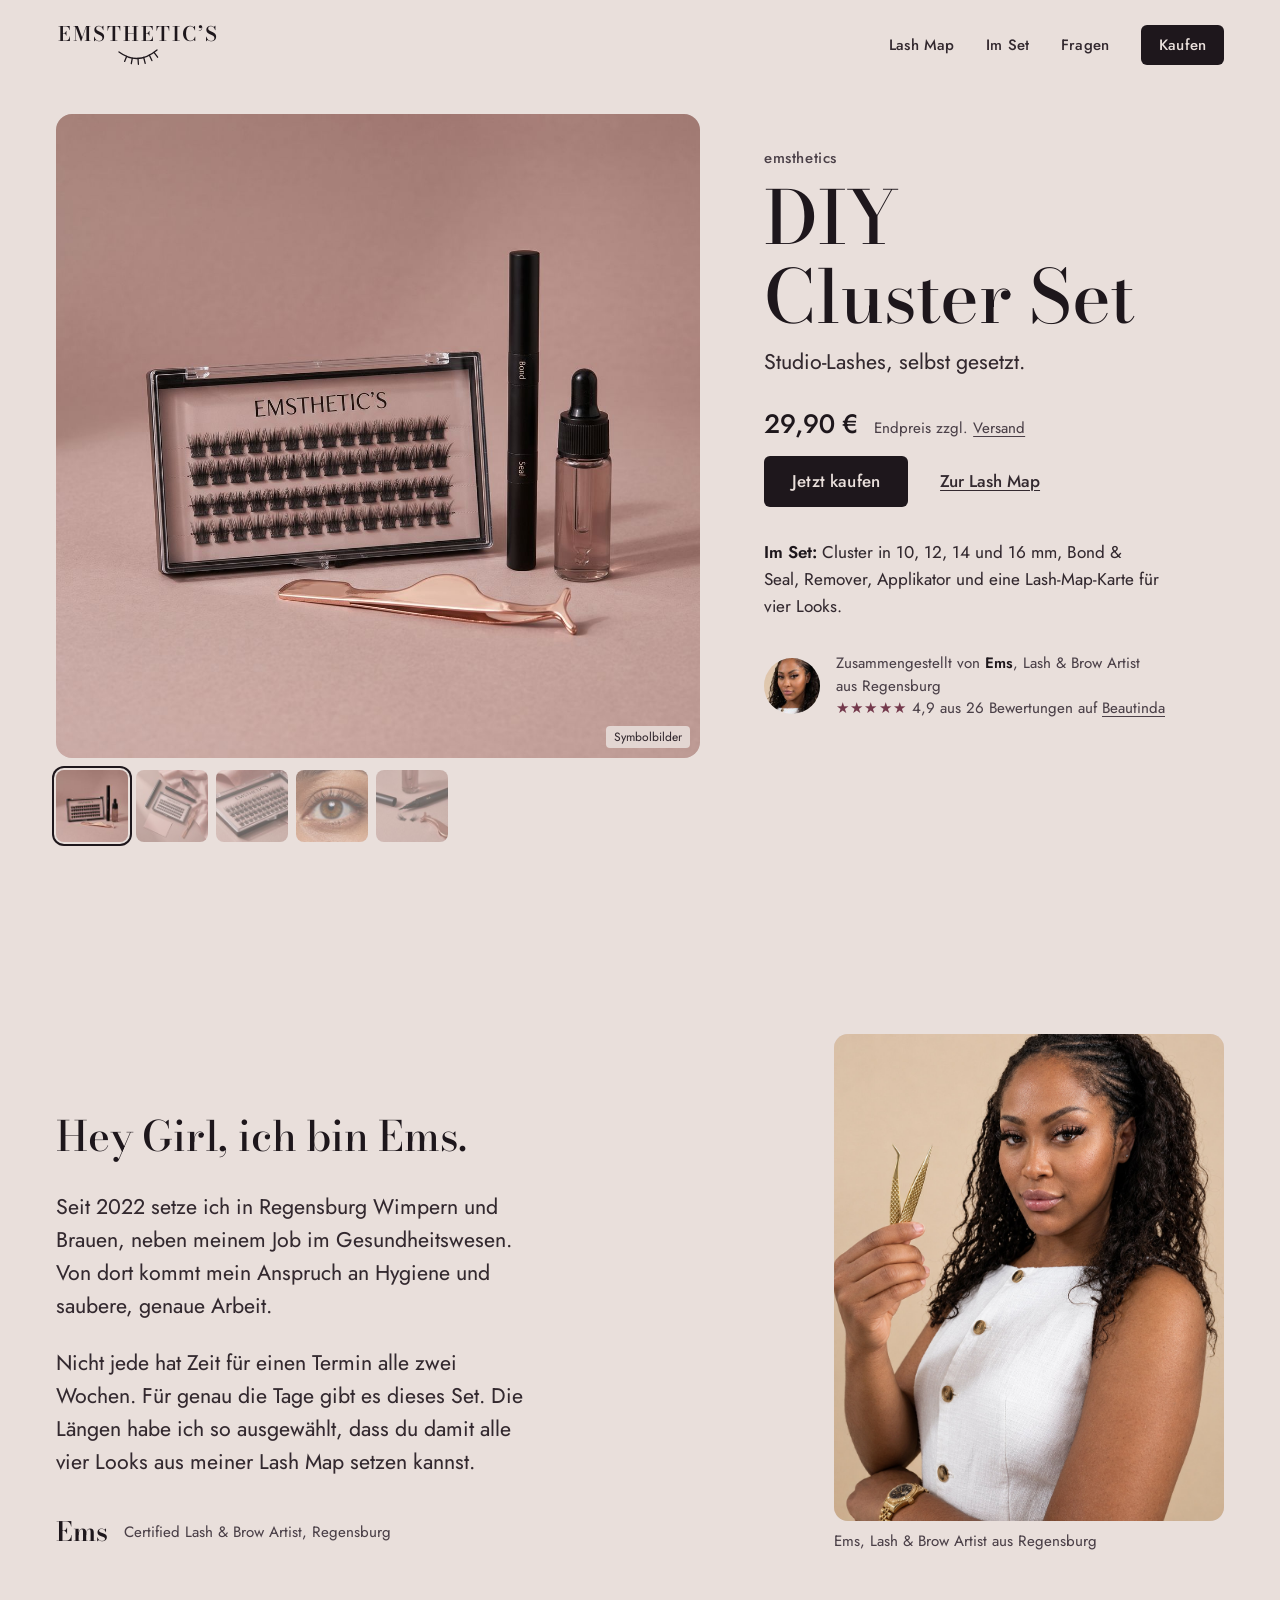
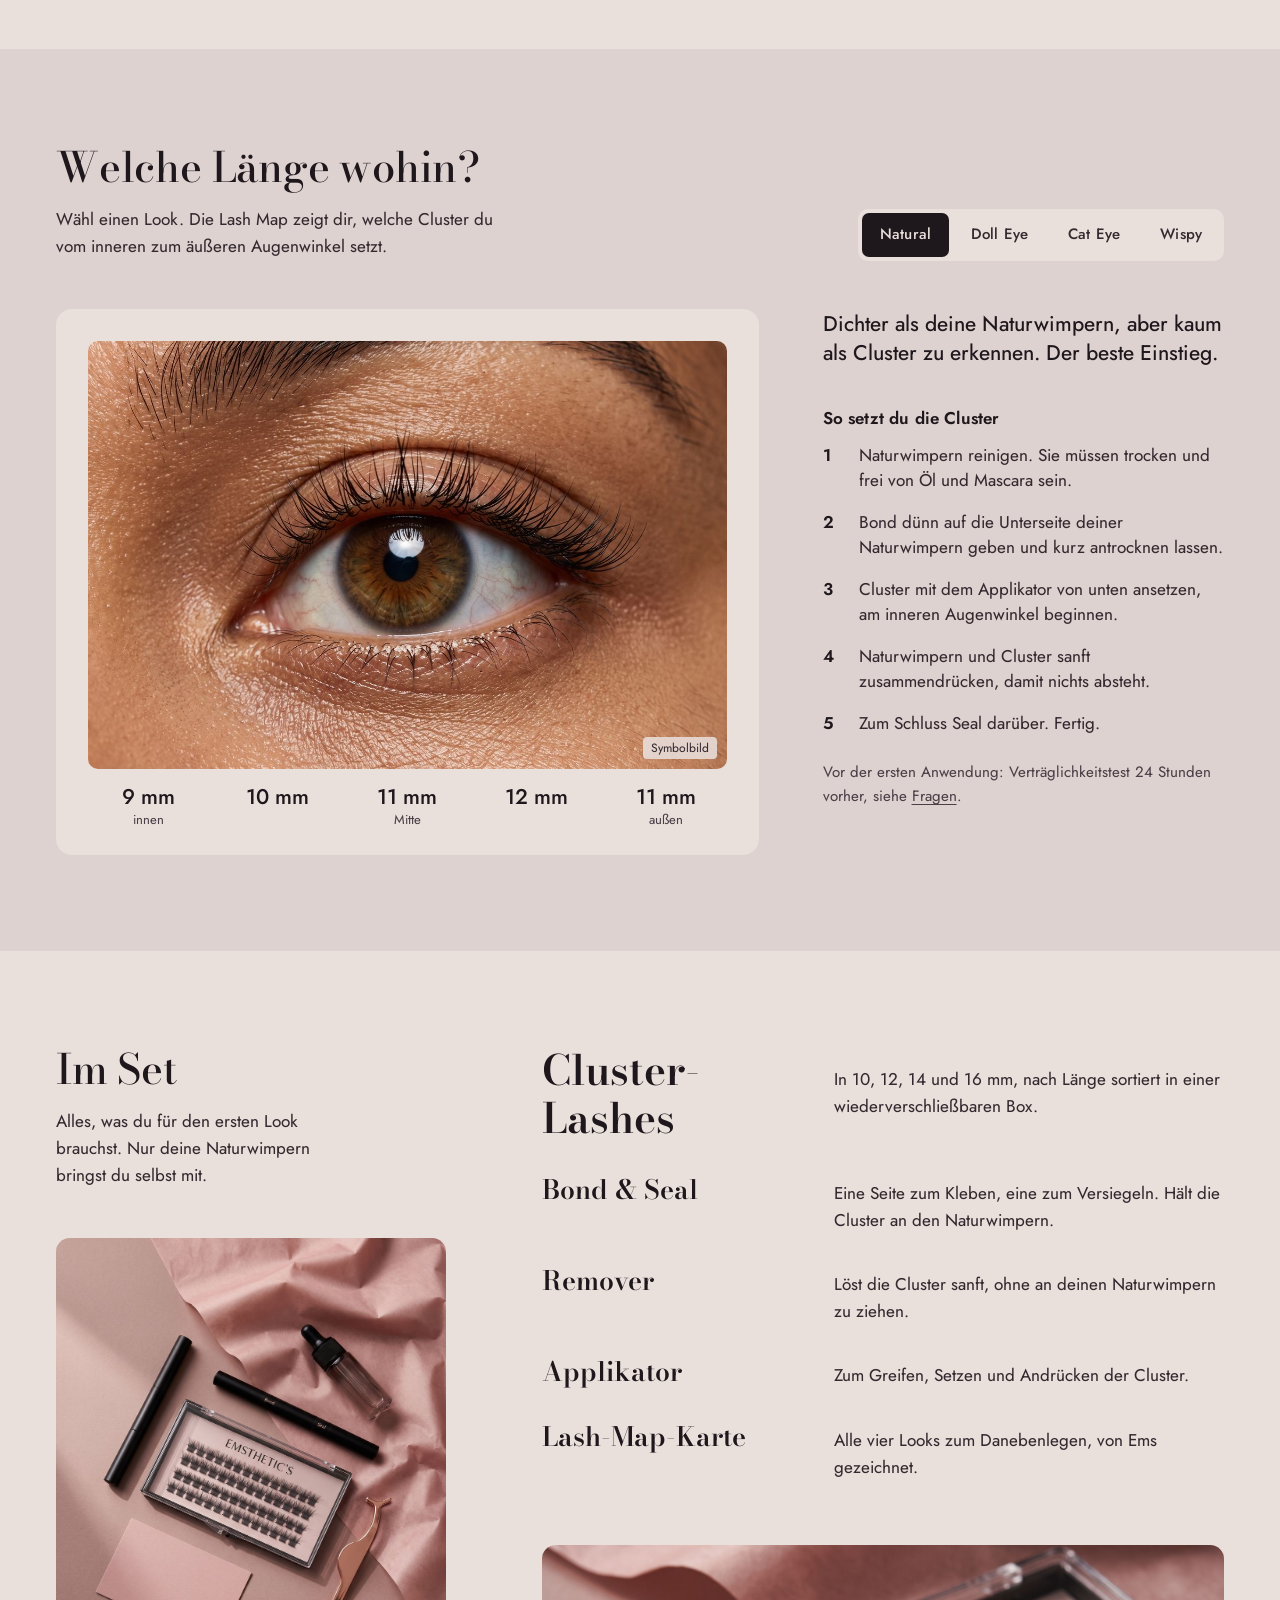
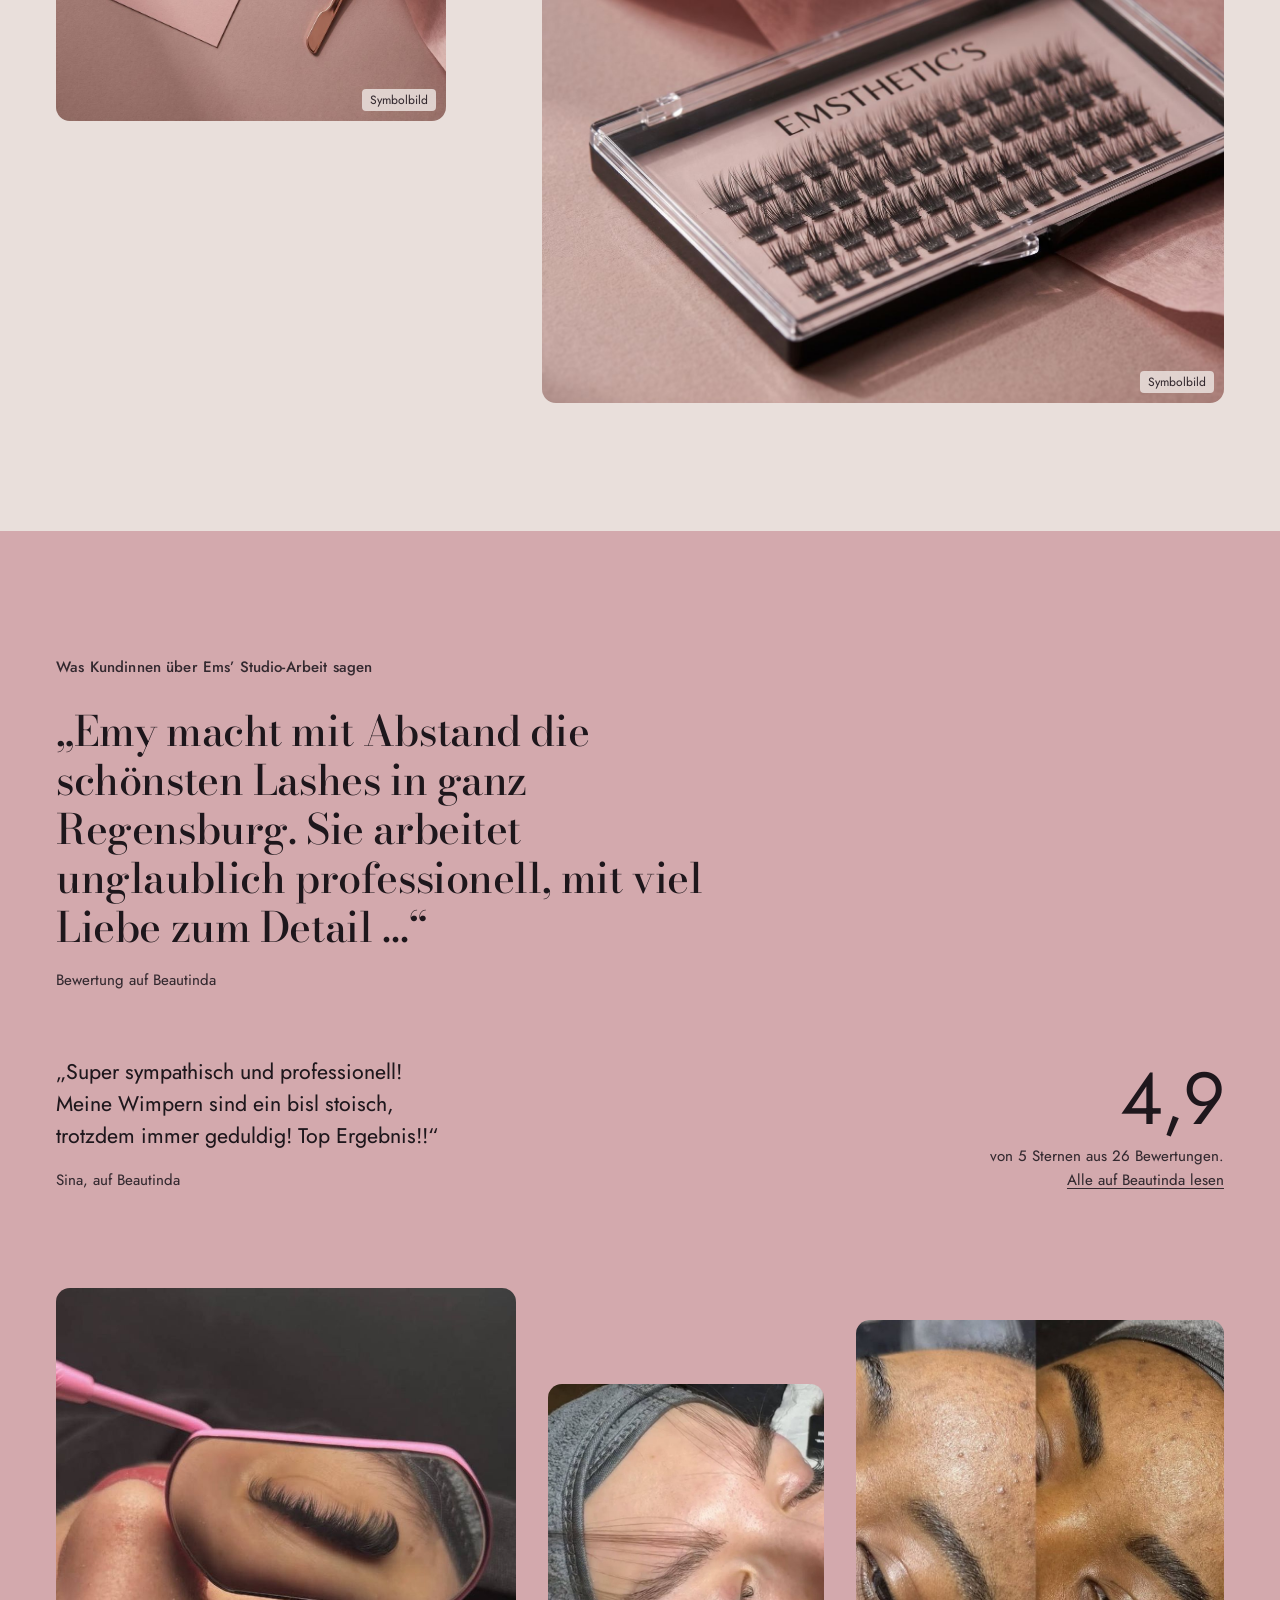
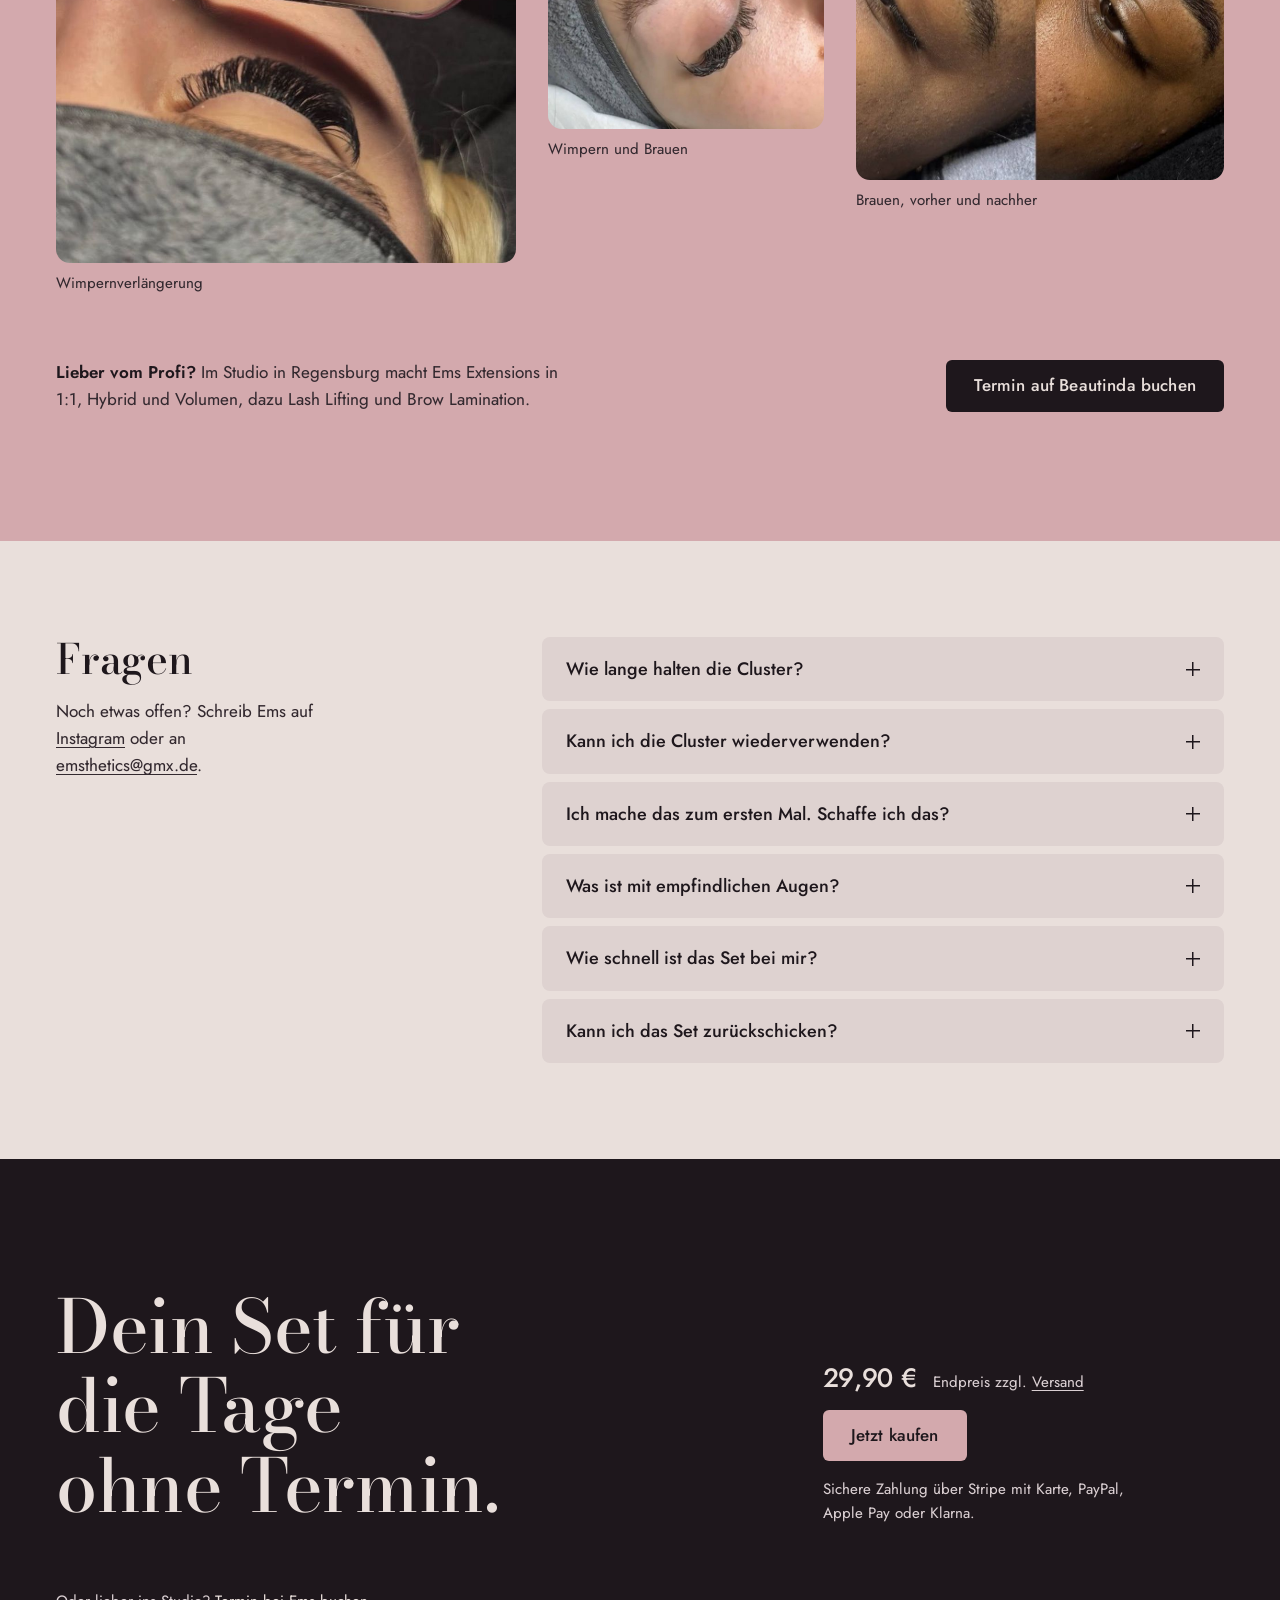
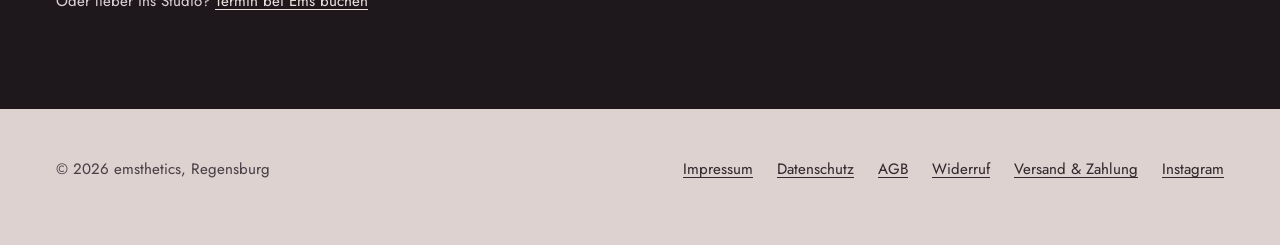
==== commit 7cc0e24a: "Hero als Produktseite: Galerie mit Packshot und Detailbildern, Ems ins Hey-Girl-Foto Co-Authored-By:" ====
--- a/index.html
+++ b/index.html
@@ -12,7 +12,7 @@
   <meta property="og:description" content="Studio-Lashes, selbst gesetzt. Zusammengestellt von Ems aus Regensburg.">
   <meta property="og:type" content="website">
   <link rel="icon" href="assets/img/favicon.svg" type="image/svg+xml">
-  <link rel="preload" href="assets/img/ems.jpg" as="image" fetchpriority="high">
+  <link rel="preload" href="assets/img/set-packshot.jpg" as="image" fetchpriority="high">
   <link rel="preload" href="assets/fonts/bodoni-moda-latin.woff2" as="font" type="font/woff2" crossorigin>
   <link rel="preload" href="assets/fonts/jost-latin.woff2" as="font" type="font/woff2" crossorigin>
   <link rel="stylesheet" href="assets/css/style.css">
@@ -40,13 +40,34 @@
 
   <main id="inhalt">
 
-    <!-- HERO -->
+    <!-- HERO: Produkt zuerst, damit sofort klar ist, worum es geht -->
     <section class="hero" aria-labelledby="hero-title">
       <div class="wrap hero__grid">
-        <div>
-          <p class="hero__kicker">DIY Cluster Set von emsthetics</p>
-          <h1 id="hero-title">Studio-Lashes, selbst gesetzt.</h1>
-          <p class="hero__lede">Ems setzt seit 2022 in Regensburg Wimpern. Für die Tage ohne Studio-Termin hat sie dieses Set zusammengestellt: Cluster in vier Längen, Bond &amp; Seal und ihre Lash Map, damit du weißt, welche Länge wohin gehört.</p>
+        <div class="pg">
+          <!-- KI-Symbolbilder (Gemini), vor Livegang durch echte Produktfotos ersetzen -->
+          <div class="pg__frame">
+            <div class="pg__track" id="pg-track" tabindex="0" aria-label="Produktbilder, zum Wechseln wischen">
+            <figure class="pg__slide"><img src="assets/img/set-packshot.jpg" width="1200" height="1200" fetchpriority="high" decoding="async" alt="Das DIY Cluster Set: Box mit Clustern, Bond &amp; Seal, Remover und Applikator"></figure>
+            <figure class="pg__slide"><img src="assets/img/set-flatlay.jpg" width="1000" height="1241" loading="lazy" decoding="async" alt="Alle Teile des Sets von oben"></figure>
+            <figure class="pg__slide"><img src="assets/img/set-box-makro.jpg" width="1400" height="939" loading="lazy" decoding="async" alt="Cluster in vier Längen, sortiert in der Box"></figure>
+            <figure class="pg__slide"><img src="assets/img/lash-natural.jpg" width="1200" height="805" loading="lazy" decoding="async" alt="Auge mit Cluster-Lashes im Look Natural"></figure>
+            <figure class="pg__slide"><img src="assets/img/set-detail.jpg" width="1200" height="1200" loading="lazy" decoding="async" alt="Bond &amp; Seal Stift mit feiner Spitze und einzelne Cluster"></figure>
+            </div>
+            <span class="ki-label">Symbolbilder</span>
+          </div>
+          <div class="pg__thumbs" aria-label="Bild auswählen">
+          <button type="button" aria-label="Bild 1: Set" aria-current="true"><img src="assets/img/thumb-set-packshot.jpg" width="160" height="160" alt=""></button>
+          <button type="button" aria-label="Bild 2: Alles im Set" aria-current="false"><img src="assets/img/thumb-set-flatlay.jpg" width="160" height="160" alt=""></button>
+          <button type="button" aria-label="Bild 3: Cluster-Box" aria-current="false"><img src="assets/img/thumb-set-box-makro.jpg" width="160" height="160" alt=""></button>
+          <button type="button" aria-label="Bild 4: Am Auge" aria-current="false"><img src="assets/img/thumb-lash-natural.jpg" width="160" height="160" alt=""></button>
+          <button type="button" aria-label="Bild 5: Bond &amp; Seal" aria-current="false"><img src="assets/img/thumb-set-detail.jpg" width="160" height="160" alt=""></button>
+          </div>
+        </div>
+
+        <div class="hero__info">
+          <p class="hero__kicker">emsthetics</p>
+          <h1 id="hero-title">DIY Cluster Set</h1>
+          <p class="hero__tagline">Studio-Lashes, selbst gesetzt.</p>
 
           <div class="buy" id="hero-buy">
             <p class="price">
@@ -56,20 +77,18 @@
             </p>
             <div class="buy__actions">
               <a class="btn" href="#kaufen" data-checkout>Jetzt kaufen</a>
-              <a class="link-quiet" href="#lash-map">Erst die Lash Map ansehen</a>
+              <a class="link-quiet" href="#lash-map">Zur Lash Map</a>
             </div>
           </div>
 
-          <p class="trust">
-            <span class="stars" aria-hidden="true">★★★★★</span>
-            <span><strong>4,9</strong> aus 26 Bewertungen für Ems’ Studio-Arbeit auf <a href="https://beautinda.de/artist/fUSm0AsC8kNRrEc2CpgLHMmDyXz2" rel="noopener">Beautinda</a></span>
-          </p>
-        </div>
-
-        <figure class="hero__media">
-          <img src="assets/img/ems.jpg" width="1254" height="1254" fetchpriority="high" decoding="async" alt="Ems, Lash &amp; Brow Artistin aus Regensburg, mit ihrer Wimpern-Pinzette">
-          <figcaption class="hero__caption">Ems, Lash &amp; Brow Artist aus Regensburg</figcaption>
-        </figure>
+          <!-- PLATZHALTER: an den echten Set-Inhalt anpassen -->
+          <p class="hero__contents"><strong>Im Set:</strong> Cluster in 10, 12, 14 und 16 mm, Bond &amp; Seal, Remover, Applikator und eine Lash-Map-Karte für vier Looks.</p>
+
+          <div class="by-ems">
+            <img src="assets/img/ems-avatar.jpg" width="144" height="144" alt="">
+            <p>Zusammengestellt von <strong>Ems</strong>, Lash &amp; Brow Artist aus Regensburg<br><span class="stars" aria-hidden="true">★★★★★</span> 4,9 aus 26 Bewertungen auf <a href="https://beautinda.de/artist/fUSm0AsC8kNRrEc2CpgLHMmDyXz2" rel="noopener">Beautinda</a></p>
+          </div>
+        </div>
       </div>
     </section>
 
@@ -90,8 +109,8 @@
         </div>
 
         <figure class="letter__figure">
-          <img src="assets/img/studio-marke.jpg" width="800" height="1000" loading="lazy" decoding="async" alt="Kundin nach der Behandlung mit dem Schild „EMSTHETICS, Aesthetic by Ems“">
-          <figcaption>Aus dem Studio in Regensburg</figcaption>
+          <img src="assets/img/ems.jpg" width="1254" height="1254" loading="lazy" decoding="async" alt="Ems, Lash &amp; Brow Artistin aus Regensburg, mit ihrer Wimpern-Pinzette">
+          <figcaption>Ems, Lash &amp; Brow Artist aus Regensburg</figcaption>
         </figure>
       </div>
     </section>
--- a/assets/css/style.css
+++ b/assets/css/style.css
@@ -250,40 +250,112 @@
   color: var(--ink);
 }
 
-/* ---------- Hero ---------- */
+/* ---------- Hero: Produktgalerie + Kaufinfo ---------- */
 
 .hero {
+  padding-top: var(--s-3);
+  padding-bottom: var(--s-12);
+}
+.hero__grid {
+  display: grid;
+  grid-template-columns: minmax(0, 7fr) minmax(0, 5fr);
+  gap: var(--s-8);
+  align-items: start;
+}
+
+/* Galerie */
+.pg__frame {
+  position: relative;
+  border-radius: 16px;
+  overflow: hidden;
+  background: var(--cream-2);
+}
+.pg__track {
+  position: relative;
+  display: flex;
+  overflow-x: auto;
+  scroll-snap-type: x mandatory;
+  scrollbar-width: none;
+  overscroll-behavior-x: contain;
+}
+.pg__track::-webkit-scrollbar {
+  display: none;
+}
+.pg__track:focus-visible {
+  outline-offset: -3px;
+}
+.pg__slide {
+  flex: 0 0 100%;
+  margin: 0;
+  scroll-snap-align: start;
+  aspect-ratio: 1 / 1;
+}
+.pg__slide img {
+  width: 100%;
+  height: 100%;
+  object-fit: cover;
+}
+.pg__thumbs {
+  display: flex;
+  gap: var(--s-1);
+  margin-top: 12px;
+}
+.pg__thumbs button {
+  flex: 0 0 72px;
+  aspect-ratio: 1 / 1;
+  padding: 0;
+  border: 0;
+  border-radius: 8px;
+  overflow: hidden;
+  background: var(--cream-2);
+  cursor: pointer;
+  opacity: 0.55;
+  transition: opacity 0.2s var(--ease), box-shadow 0.2s var(--ease);
+}
+.pg__thumbs button:hover {
+  opacity: 0.85;
+}
+.pg__thumbs button[aria-current="true"] {
+  opacity: 1;
+  box-shadow: 0 0 0 2px var(--cream), 0 0 0 4px var(--ink);
+}
+.pg__thumbs img {
+  width: 100%;
+  height: 100%;
+  object-fit: cover;
+}
+
+/* Kaufinfo */
+.hero__info {
   padding-top: var(--s-4);
-  padding-bottom: var(--s-12);
-  overflow-x: clip;
-}
-.hero__grid {
-  display: grid;
-  grid-template-columns: minmax(0, 5fr) minmax(0, 6fr);
-  gap: var(--s-8);
-  align-items: center;
 }
 .hero__kicker {
   font-size: var(--t-sm);
   font-weight: 500;
+  letter-spacing: 0.04em;
   color: var(--ink-soft);
-  margin-bottom: var(--s-3);
+  margin-bottom: var(--s-1);
 }
 .hero h1 {
   font-size: var(--t-2xl);
-  max-width: 11ch;
-}
-.hero__lede {
-  margin-top: var(--s-3);
+}
+.hero__tagline {
+  margin-top: var(--s-1);
   font-size: var(--t-md);
-  line-height: 1.5;
-  color: var(--ink-2);
-  max-width: 34ch;
-  font-weight: 400;
+  color: var(--ink-2);
+}
+.hero__contents {
+  margin-top: var(--s-4);
+  color: var(--ink-2);
+  max-width: 40ch;
+}
+.hero__contents strong {
+  color: var(--ink);
+  font-weight: 600;
 }
 
 .buy {
-  margin-top: var(--s-6);
+  margin-top: var(--s-4);
   display: grid;
   gap: var(--s-2);
   justify-items: start;
@@ -315,73 +387,60 @@
   gap: var(--s-2) var(--s-4);
 }
 
-.trust {
-  margin-top: var(--s-4);
-  display: flex;
-  align-items: center;
-  gap: var(--s-1);
-  font-size: var(--t-sm);
-  color: var(--ink-soft);
-}
-.trust strong {
-  color: var(--ink);
-  font-weight: 600;
-}
 .stars {
   color: var(--rose);
   letter-spacing: 0.08em;
 }
 
-.hero__media {
-  position: relative;
-  margin: 0 calc(-1 * var(--gutter)) 0 0;
-}
-.hero__media img {
-  width: 100%;
-  height: min(78vh, 680px);
-  min-height: 520px;
+.by-ems {
+  margin-top: var(--s-4);
+  display: flex;
+  align-items: center;
+  gap: var(--s-2);
+  font-size: var(--t-sm);
+  line-height: 1.5;
+  color: var(--ink-soft);
+}
+.by-ems img {
+  flex: none;
+  width: 56px;
+  height: 56px;
+  border-radius: 50%;
   object-fit: cover;
-  object-position: 45% 35%;
-  border-radius: 24px 0 0 24px;
-  background: var(--blush);
-}
-.hero__caption {
-  margin-top: var(--s-1);
-  font-size: var(--t-sm);
-  color: var(--ink-soft);
-}
-
-@media (min-width: 1312px) {
-  /* Bild blutet bis an den Rand, Wrap bleibt fuer den Text */
-  .hero__media {
-    margin-right: calc((100vw - var(--max)) / -2);
-  }
+}
+.by-ems strong {
+  color: var(--ink);
+  font-weight: 600;
 }
 
 @media (max-width: 900px) {
   .hero {
     padding-top: 0;
+    padding-bottom: var(--s-8);
   }
   .hero__grid {
     grid-template-columns: minmax(0, 1fr);
-    gap: var(--s-4);
-  }
-  .hero__media {
-    margin-left: calc(-1 * var(--gutter));
-    order: -1;
-  }
-  .hero__media img {
-    height: auto;
-    min-height: 0;
-    aspect-ratio: 4 / 5;
-    max-height: 58vh;
-    object-position: 50% 30%;
+    gap: var(--s-3);
+  }
+  /* Galerie randlos, Vorschaubilder mit Abstand */
+  .pg {
+    margin-inline: calc(-1 * var(--gutter));
+  }
+  .pg__frame {
     border-radius: 0;
   }
-  .hero__caption {
+  .pg__thumbs {
     padding-inline: var(--gutter);
   }
-
+  .pg__thumbs button {
+    flex-basis: 60px;
+  }
+  .hero__info {
+    padding-top: 0;
+  }
+  .buy {
+    margin-top: var(--s-3);
+  }
 }
 
 /* ---------- Von Ems ---------- */
@@ -434,6 +493,7 @@
   height: auto;
   aspect-ratio: 4 / 5;
   object-fit: cover;
+  object-position: 55% 20%;
   border-radius: 14px;
   background: var(--cream-2);
 }
